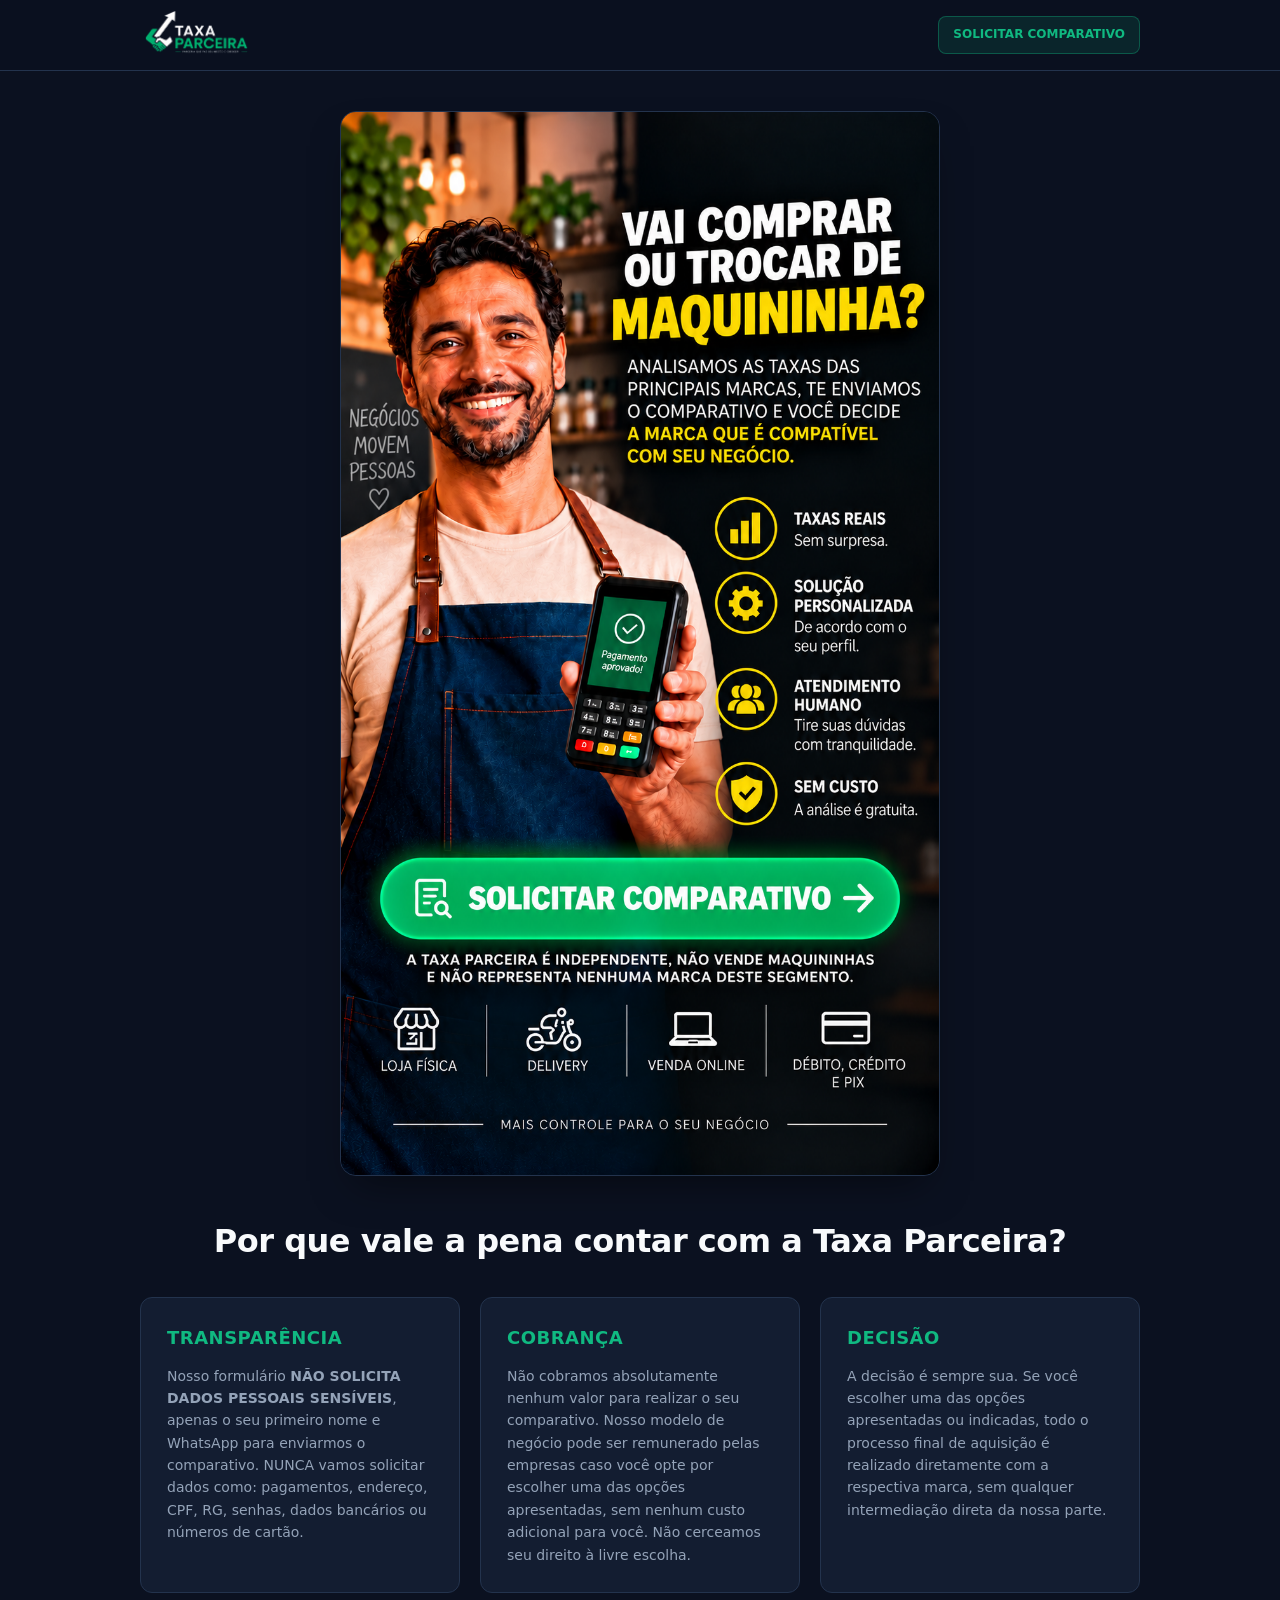
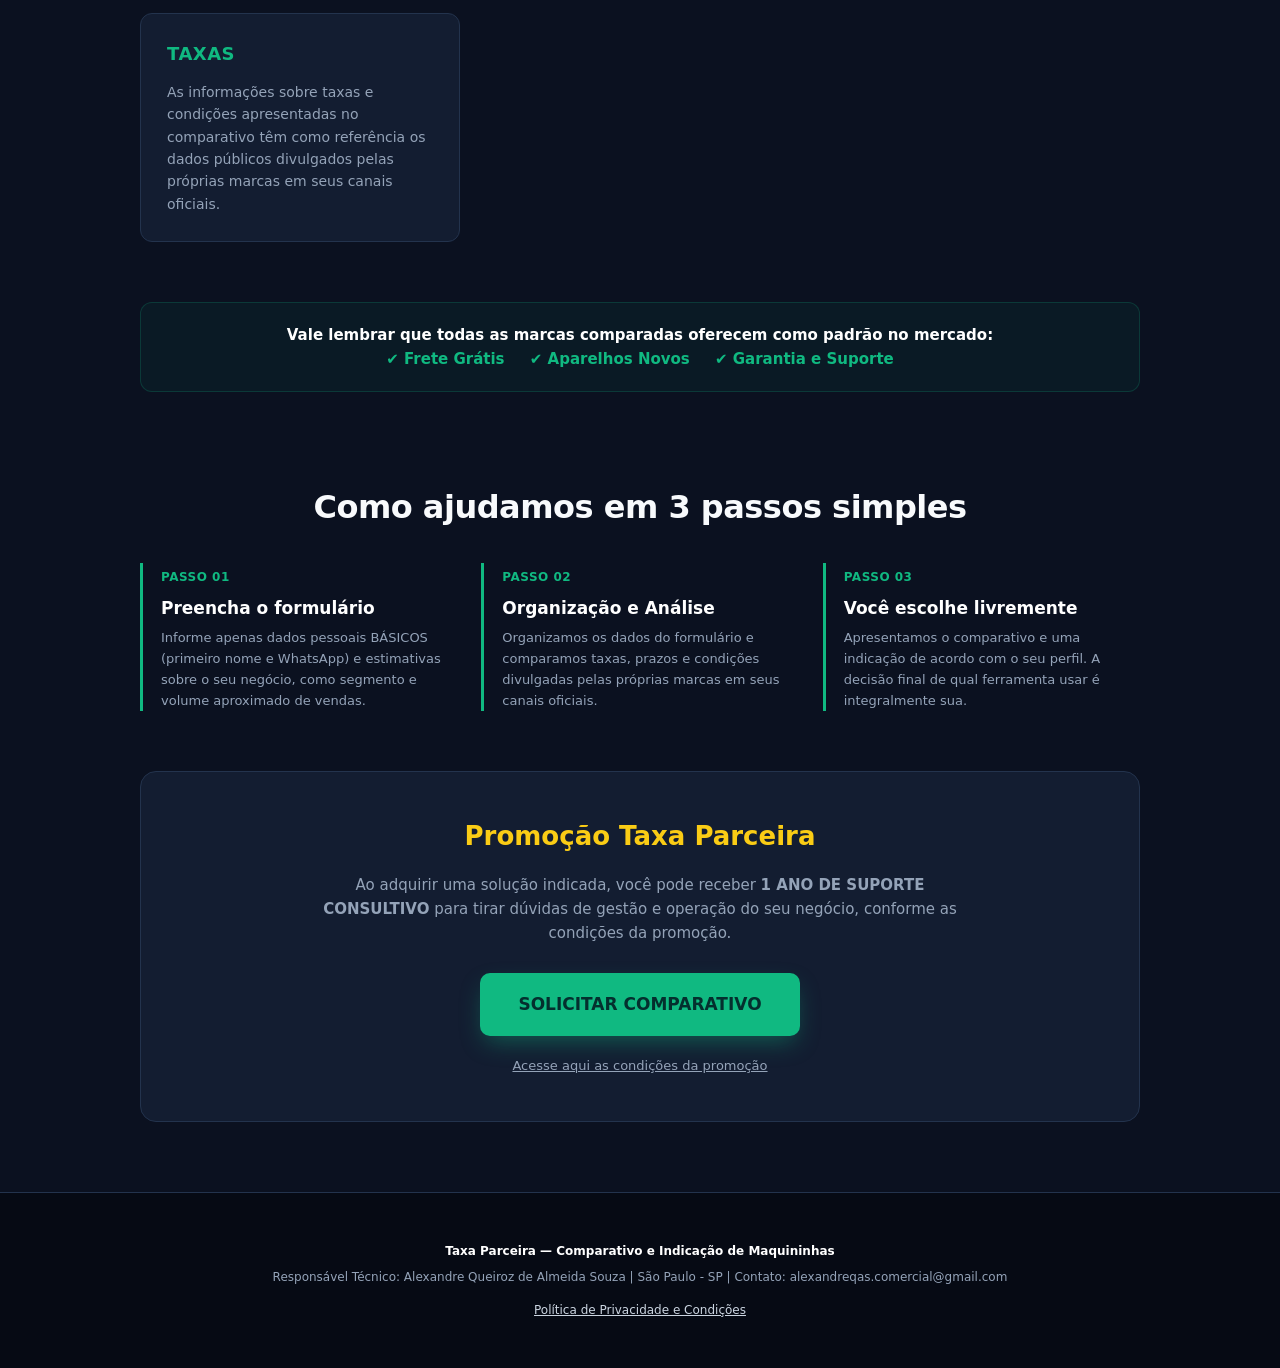
==== index.html @ 05a73682 "Update index.html" ====
<!DOCTYPE html>
<html lang="pt-BR">
<head>
    <meta charset="UTF-8">
    <meta name="viewport" content="width=device-width, initial-scale=1.0">

    <title>Taxa Parceira — Comparativo Honesto de Maquininhas</title>
    <meta name="description" content="Vai adquirir ou trocar de maquininha? Descubra qual a opção ideal para a sua empresa e pare de perder lucro.">

    <meta property="og:title" content="Taxa Parceira — Comparativo Honesto de Maquininhas">
    <meta property="og:description" content="Análise descomplicada para ajudar empreendedores a escolherem a melhor maquininha do mercado com total transparência.">
    <meta property="og:type" content="website">

    <!-- =========================================================
         GOOGLE TAG — GOOGLE ADS
         ========================================================= -->
    <script async src="https://www.googletagmanager.com/gtag/js?id=AW-18406314850"></script>
    <script>
        window.dataLayer = window.dataLayer || [];
        function gtag(){dataLayer.push(arguments);}
        gtag('js', new Date());
        gtag('config', 'AW-18406314850');
    </script>
    <!-- =========================================================
         FIM DA GOOGLE TAG
         ========================================================= -->

    <style>
        :root {
            --bg-main: #0b1120;
            --bg-card: #131d31;
            --bg-card-hover: #1c2a45;
            --primary: #10b981;
            --primary-hover: #059669;
            --text-main: #f8fafc;
            --text-muted: #94a3b8;
            --border-color: #23334d;
            --font: system-ui, -apple-system, BlinkMacSystemFont, "Segoe UI", Roboto, sans-serif;
        }

        * {
            box-sizing: border-box;
            margin: 0;
            padding: 0;
        }

        body {
            font-family: var(--font);
            background-color: var(--bg-main);
            color: var(--text-main);
            line-height: 1.6;
            -webkit-font-smoothing: antialiased;
        }

        .container {
            max-width: 1040px;
            margin: 0 auto;
            padding: 0 20px;
        }

        /* HEADER */
        .site-header {
            padding: 8px 0;
            border-bottom: 1px solid var(--border-color);
            background: rgba(11, 17, 32, 0.95);
            backdrop-filter: blur(8px);
            position: sticky;
            top: 0;
            z-index: 100;
        }
        .header-wrap {
            display: flex;
            align-items: center;
            justify-content: space-between;
            gap: 8px;
        }
        
        .logo {
            display: flex;
            align-items: center;
            text-decoration: none;
            flex-shrink: 0;
        }
        .logo img {
            height: 54px;
            width: auto;
            max-width: none;
            object-fit: contain;
            display: block;
        }
        
        .btn-header {
            background: rgba(16, 185, 129, 0.12);
            color: var(--primary);
            border: 1px solid rgba(16, 185, 129, 0.35);
            padding: 8px 14px;
            border-radius: 8px;
            text-decoration: none;
            font-size: 12px;
            font-weight: 700;
            white-space: nowrap;
            flex-shrink: 0;
            transition: all 0.2s ease;
        }
        .btn-header:hover {
            background: var(--primary);
            color: #042f2e;
        }

        @media (max-width: 480px) {
            .site-header {
                padding: 6px 0;
            }
            .header-wrap {
                gap: 6px;
            }
            .logo img {
                height: 44px;
                max-width: none;
            }
            .btn-header {
                padding: 6px 10px;
                font-size: 11px;
            }
        }

        /* HERO */
        .hero-banner-link {
            display: block;
            max-width: 600px;
            margin: 40px auto 30px;
            border-radius: 16px;
            overflow: hidden;
            border: 1px solid var(--border-color);
            box-shadow: 0 20px 40px -15px rgba(0, 0, 0, 0.5);
            text-decoration: none;
            cursor: pointer;
            transition: transform 0.2s ease;
        }
        .hero-banner-link:hover {
            transform: translateY(-2px);
        }
        .hero-banner-link img {
            width: 100%;
            height: auto;
            display: block;
        }

        .btn-main {
            display: inline-block;
            background: var(--primary);
            color: #042f2e;
            font-size: 17px;
            font-weight: 800;
            padding: 18px 38px;
            border-radius: 10px;
            text-decoration: none;
            box-shadow: 0 10px 25px -5px rgba(16, 185, 129, 0.4);
            transition: transform 0.15s ease, background-color 0.15s ease;
            text-transform: uppercase;
        }
        .btn-main:hover {
            background: var(--primary-hover);
            transform: translateY(-2px);
        }

        /* GERAL CARDS */
        .section-title {
            text-align: center;
            font-size: clamp(24px, 3.5vw, 32px);
            font-weight: 800;
            letter-spacing: -0.5px;
            margin-bottom: 30px;
        }
        .cards-grid {
            display: grid;
            grid-template-columns: repeat(auto-fit, minmax(280px, 1fr));
            gap: 20px;
            margin-bottom: 60px;
        }
        .card {
            background: var(--bg-card);
            border: 1px solid var(--border-color);
            padding: 26px;
            border-radius: 12px;
        }
        .card h3 {
            font-size: 18px;
            font-weight: 700;
            margin-bottom: 12px;
            color: var(--primary);
            text-transform: uppercase;
            letter-spacing: 0.5px;
        }
        .card p {
            color: var(--text-muted);
            font-size: 14px;
        }

        /* ATRIBUTOS COMUNS */
        .atributos-comuns {
            text-align: center;
            background: rgba(16, 185, 129, 0.05);
            border: 1px solid rgba(16, 185, 129, 0.2);
            padding: 20px;
            border-radius: 12px;
            margin-bottom: 60px;
        }
        .atributos-comuns p {
            color: #fff;
            font-weight: 600;
            font-size: 15px;
        }
        .atributos-comuns span {
            color: var(--primary);
            margin: 0 10px;
        }

        /* PASSOS */
        .steps-box {
            padding: 20px 0 60px;
        }
        .steps-grid {
            display: grid;
            grid-template-columns: repeat(auto-fit, minmax(240px, 1fr));
            gap: 24px;
        }
        .step {
            border-left: 3px solid var(--primary);
            padding-left: 18px;
        }
        .step-num {
            font-size: 12px;
            font-weight: 800;
            color: var(--primary);
            text-transform: uppercase;
            letter-spacing: 0.5px;
        }
        .step h4 {
            font-size: 17px;
            margin: 6px 0;
            color: #fff;
        }
        .step p {
            color: var(--text-muted);
            font-size: 13px;
        }

        /* PROMOÇÃO FINAL */
        .banner-cta {
            background: var(--bg-card);
            border: 1px solid var(--border-color);
            border-radius: 16px;
            padding: 44px 24px;
            text-align: center;
            margin-bottom: 70px;
        }
        .banner-cta h2 {
            font-size: clamp(22px, 3.5vw, 26px);
            margin-bottom: 15px;
            color: #facc15;
        }
        .banner-cta p {
            color: var(--text-muted);
            max-width: 680px;
            margin: 0 auto 28px;
            font-size: 15px;
        }
        .banner-cta .link-condicoes {
            display: block;
            margin-top: 20px;
            color: var(--text-muted);
            text-decoration: underline;
            font-size: 13px;
        }

        /* FOOTER */
        .site-footer {
            background-color: #060a14;
            border-top: 1px solid var(--border-color);
            color: var(--text-muted);
            padding: 48px 20px;
            font-size: 12px;
            line-height: 1.7;
            text-align: center;
        }
        .footer-links a {
            color: #cbd5e1;
            text-decoration: underline;
            margin: 0 10px;
        }
    </style>
</head>

<body>

    <header class="site-header">
        <div class="container header-wrap">
            <a href="/" class="logo">
                <img src="logonova.png" alt="Logotipo Taxa Parceira">
            </a>
            <a href="https://tally.so/r/1AoXKW" class="btn-header" target="_blank" rel="noopener">SOLICITAR COMPARATIVO</a>
        </div>
    </header>

    <main class="container">

        <!-- ARTE PRINCIPAL -->
        <a href="https://tally.so/r/1AoXKW" class="hero-banner-link" target="_blank" rel="noopener" aria-label="Solicitar Comparativo">
            <img src="file_000000002d7481f5bcc6f81453ec5b54.png" alt="Analisamos as taxas, te enviamos o comparativo e você decide.">
        </a>

        <!-- BLOCOS DE DEFESA / TRANSPARÊNCIA -->
        <section style="padding: 10px 0;">
            <h2 class="section-title">Por que vale a pena contar com a Taxa Parceira?</h2>
            
            <div class="cards-grid">
                <div class="card">
                    <h3>Transparência</h3>
                    <p>Nosso formulário <strong>NÃO SOLICITA DADOS PESSOAIS SENSÍVEIS</strong>, apenas o seu primeiro nome e WhatsApp para enviarmos o comparativo. NUNCA vamos solicitar dados como: pagamentos, endereço, CPF, RG, senhas, dados bancários ou números de cartão.</p>
                </div>

                <div class="card">
                    <h3>Cobrança</h3>
                    <p>Não cobramos absolutamente nenhum valor para realizar o seu comparativo. Nosso modelo de negócio pode ser remunerado pelas empresas caso você opte por escolher uma das opções apresentadas, sem nenhum custo adicional para você. Não cerceamos seu direito à livre escolha.</p>
                </div>

                <div class="card">
                    <h3>Decisão</h3>
                    <p>A decisão é sempre sua. Se você escolher uma das opções apresentadas ou indicadas, todo o processo final de aquisição é realizado diretamente com a respectiva marca, sem qualquer intermediação direta da nossa parte.</p>
                </div>

                <div class="card">
                    <h3>Taxas</h3>
                    <p>As informações sobre taxas e condições apresentadas no comparativo têm como referência os dados públicos divulgados pelas próprias marcas em seus canais oficiais.</p>
                </div>
            </div>

            <div class="atributos-comuns">
                <p>Vale lembrar que todas as marcas comparadas oferecem como padrão no mercado:<br>
                <span>✔ Frete Grátis</span> <span>✔ Aparelhos Novos</span> <span>✔ Garantia e Suporte</span></p>
            </div>
        </section>

        <!-- PASSOS -->
        <section class="steps-box">
            <h2 class="section-title">Como ajudamos em 3 passos simples</h2>
            <div class="steps-grid">
                <div class="step">
                    <span class="step-num">Passo 01</span>
                    <h4>Preencha o formulário</h4>
                    <p>Informe apenas dados pessoais BÁSICOS (primeiro nome e WhatsApp) e estimativas sobre o seu negócio, como segmento e volume aproximado de vendas.</p>
                </div>

                <div class="step">
                    <span class="step-num">Passo 02</span>
                    <h4>Organização e Análise</h4>
                    <p>Organizamos os dados do formulário e comparamos taxas, prazos e condições divulgadas pelas próprias marcas em seus canais oficiais.</p>
                </div>

                <div class="step">
                    <span class="step-num">Passo 03</span>
                    <h4>Você escolhe livremente</h4>
                    <p>Apresentamos o comparativo e uma indicação de acordo com o seu perfil. A decisão final de qual ferramenta usar é integralmente sua.</p>
                </div>
            </div>
        </section>

        <!-- PROMOÇÃO E CTA -->
        <section class="banner-cta">
            <h2>Promoção Taxa Parceira</h2>
            <p>Ao adquirir uma solução indicada, você pode receber <strong>1 ANO DE SUPORTE CONSULTIVO</strong> para tirar dúvidas de gestão e operação do seu negócio, conforme as condições da promoção.</p>
            
            <a href="https://tally.so/r/1AoXKW" class="btn-main" target="_blank" rel="noopener">
                SOLICITAR COMPARATIVO
            </a>
            
            <a href="privacidade.html" class="link-condicoes" target="_blank">Acesse aqui as condições da promoção</a>
        </section>

    </main>

    <footer class="site-footer">
        <div class="container">
            <p style="color: #fff; font-weight: 700; margin-bottom: 6px;">Taxa Parceira — Comparativo e Indicação de Maquininhas</p>
            <p style="margin-bottom: 12px;">Responsável Técnico: Alexandre Queiroz de Almeida Souza | São Paulo - SP | Contato: alexandreqas.comercial@gmail.com</p>
            <div class="footer-links">
                <a href="privacidade.html">Política de Privacidade e Condições</a>
            </div>
        </div>
    </footer>

</body>
</html>
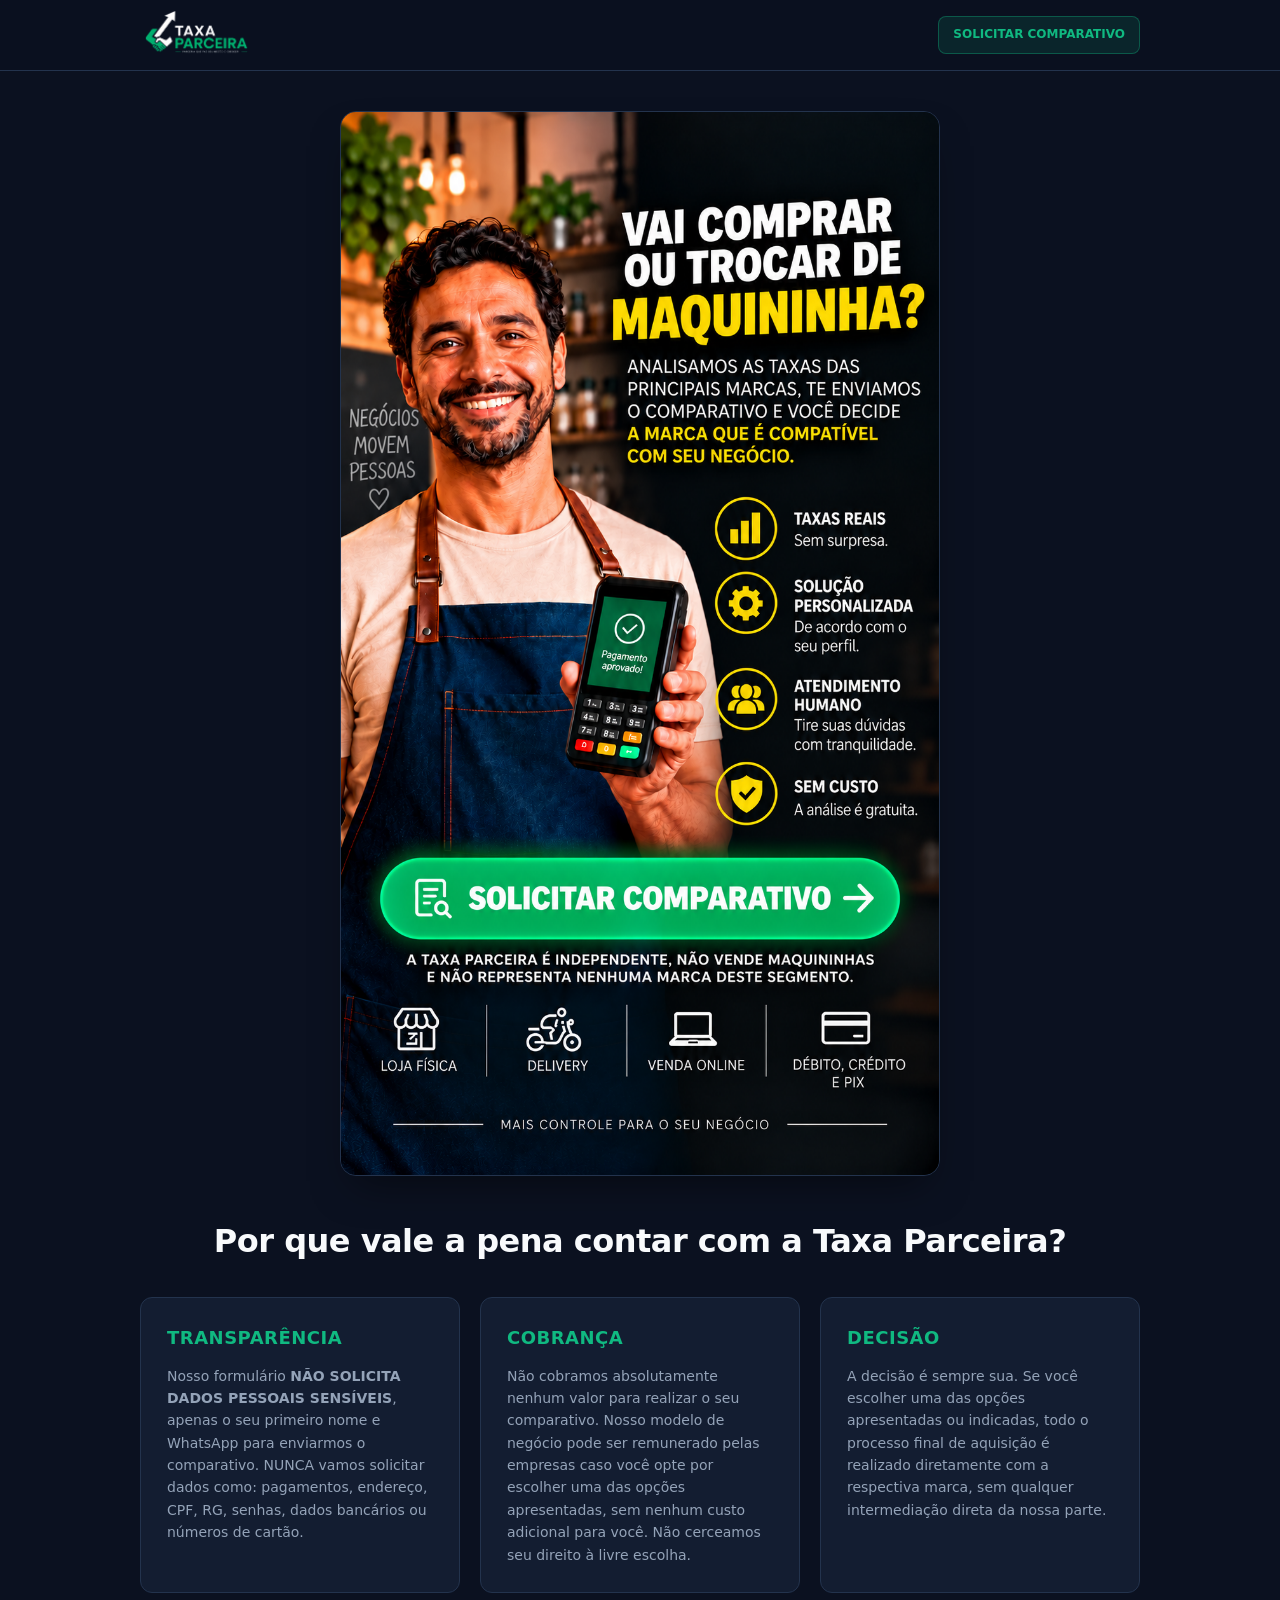
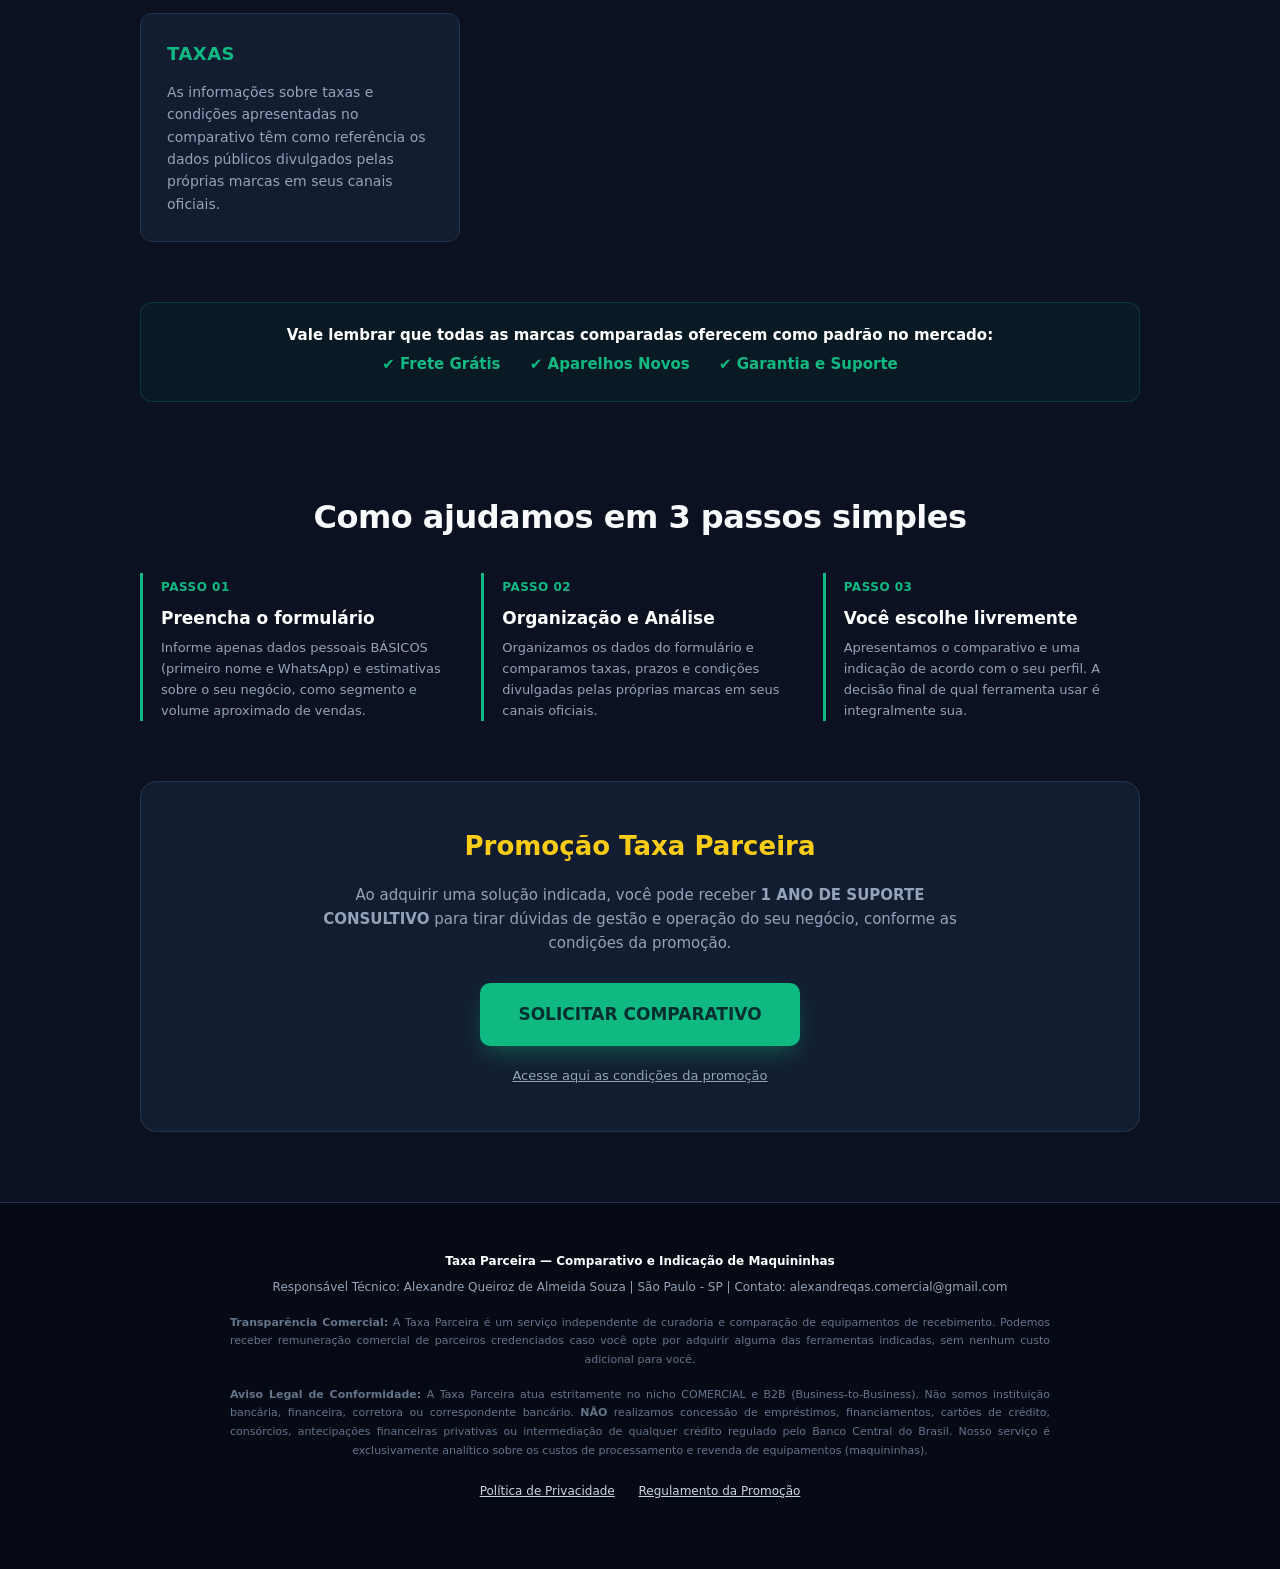
==== commit f82e1866: "Update index.html" ====
--- a/index.html
+++ b/index.html
@@ -213,7 +213,9 @@
         }
         .atributos-comuns span {
             color: var(--primary);
-            margin: 0 10px;
+            margin: 5px 12px;
+            display: inline-block;
+            white-space: nowrap;
         }
 
         /* PASSOS */
@@ -284,6 +286,17 @@
             line-height: 1.7;
             text-align: center;
         }
+        .footer-disclaimer {
+            font-size: 11px;
+            color: #64748b;
+            max-width: 820px;
+            margin: 16px auto;
+            text-align: justify;
+            text-align-last: center;
+        }
+        .footer-links {
+            margin: 20px 0;
+        }
         .footer-links a {
             color: #cbd5e1;
             text-decoration: underline;
@@ -375,7 +388,7 @@
                 SOLICITAR COMPARATIVO
             </a>
             
-            <a href="privacidade.html" class="link-condicoes" target="_blank">Acesse aqui as condições da promoção</a>
+            <a href="promocao.html" class="link-condicoes">Acesse aqui as condições da promoção</a>
         </section>
 
     </main>
@@ -384,8 +397,18 @@
         <div class="container">
             <p style="color: #fff; font-weight: 700; margin-bottom: 6px;">Taxa Parceira — Comparativo e Indicação de Maquininhas</p>
             <p style="margin-bottom: 12px;">Responsável Técnico: Alexandre Queiroz de Almeida Souza | São Paulo - SP | Contato: alexandreqas.comercial@gmail.com</p>
+            
+            <p class="footer-disclaimer">
+                <strong>Transparência Comercial:</strong> A Taxa Parceira é um serviço independente de curadoria e comparação de equipamentos de recebimento. Podemos receber remuneração comercial de parceiros credenciados caso você opte por adquirir alguma das ferramentas indicadas, sem nenhum custo adicional para você.
+            </p>
+
+            <p class="footer-disclaimer">
+                <strong>Aviso Legal de Conformidade:</strong> A Taxa Parceira atua estritamente no nicho COMERCIAL e B2B (Business-to-Business). Não somos instituição bancária, financeira, corretora ou correspondente bancário. <strong>NÃO</strong> realizamos concessão de empréstimos, financiamentos, cartões de crédito, consórcios, antecipações financeiras privativas ou intermediação de qualquer crédito regulado pelo Banco Central do Brasil. Nosso serviço é exclusivamente analítico sobre os custos de processamento e revenda de equipamentos (maquininhas).
+            </p>
+            
             <div class="footer-links">
-                <a href="privacidade.html">Política de Privacidade e Condições</a>
+                <a href="privacidade.html">Política de Privacidade</a>
+                <a href="promocao.html">Regulamento da Promoção</a>
             </div>
         </div>
     </footer>
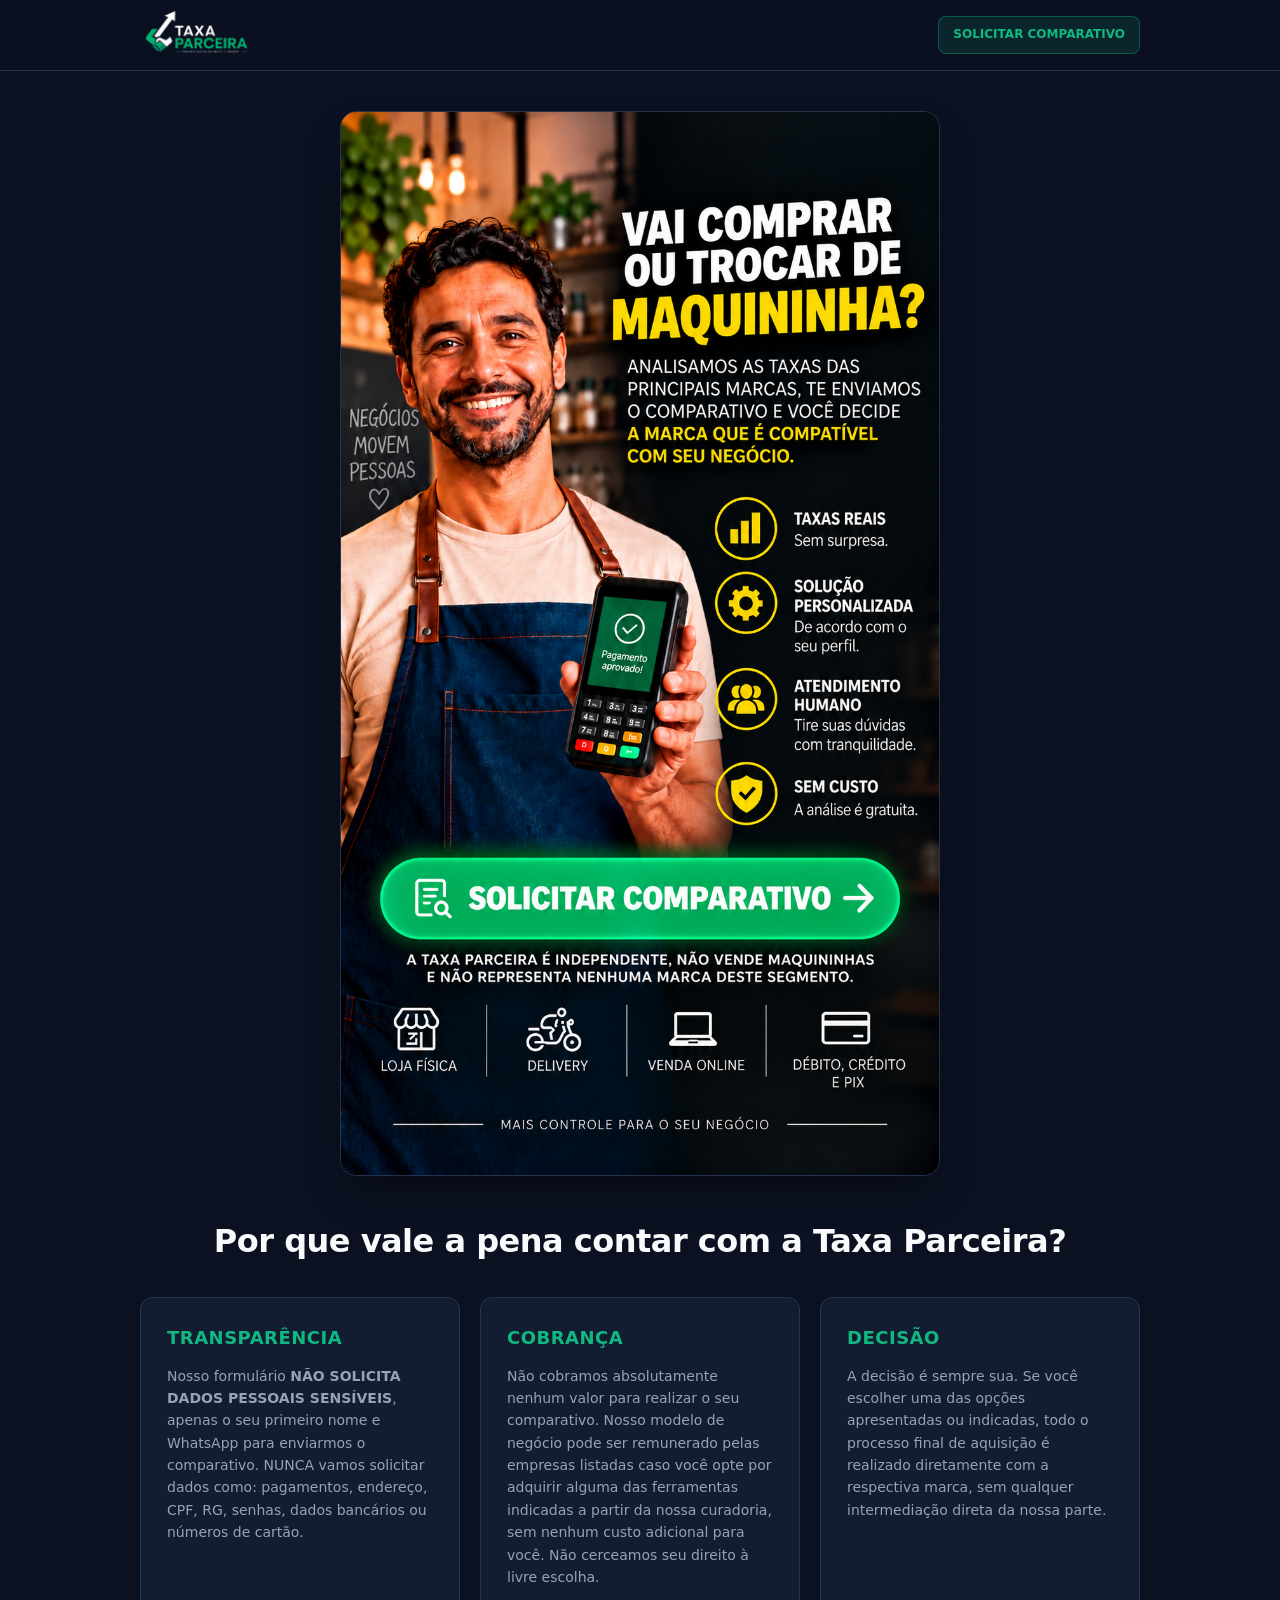
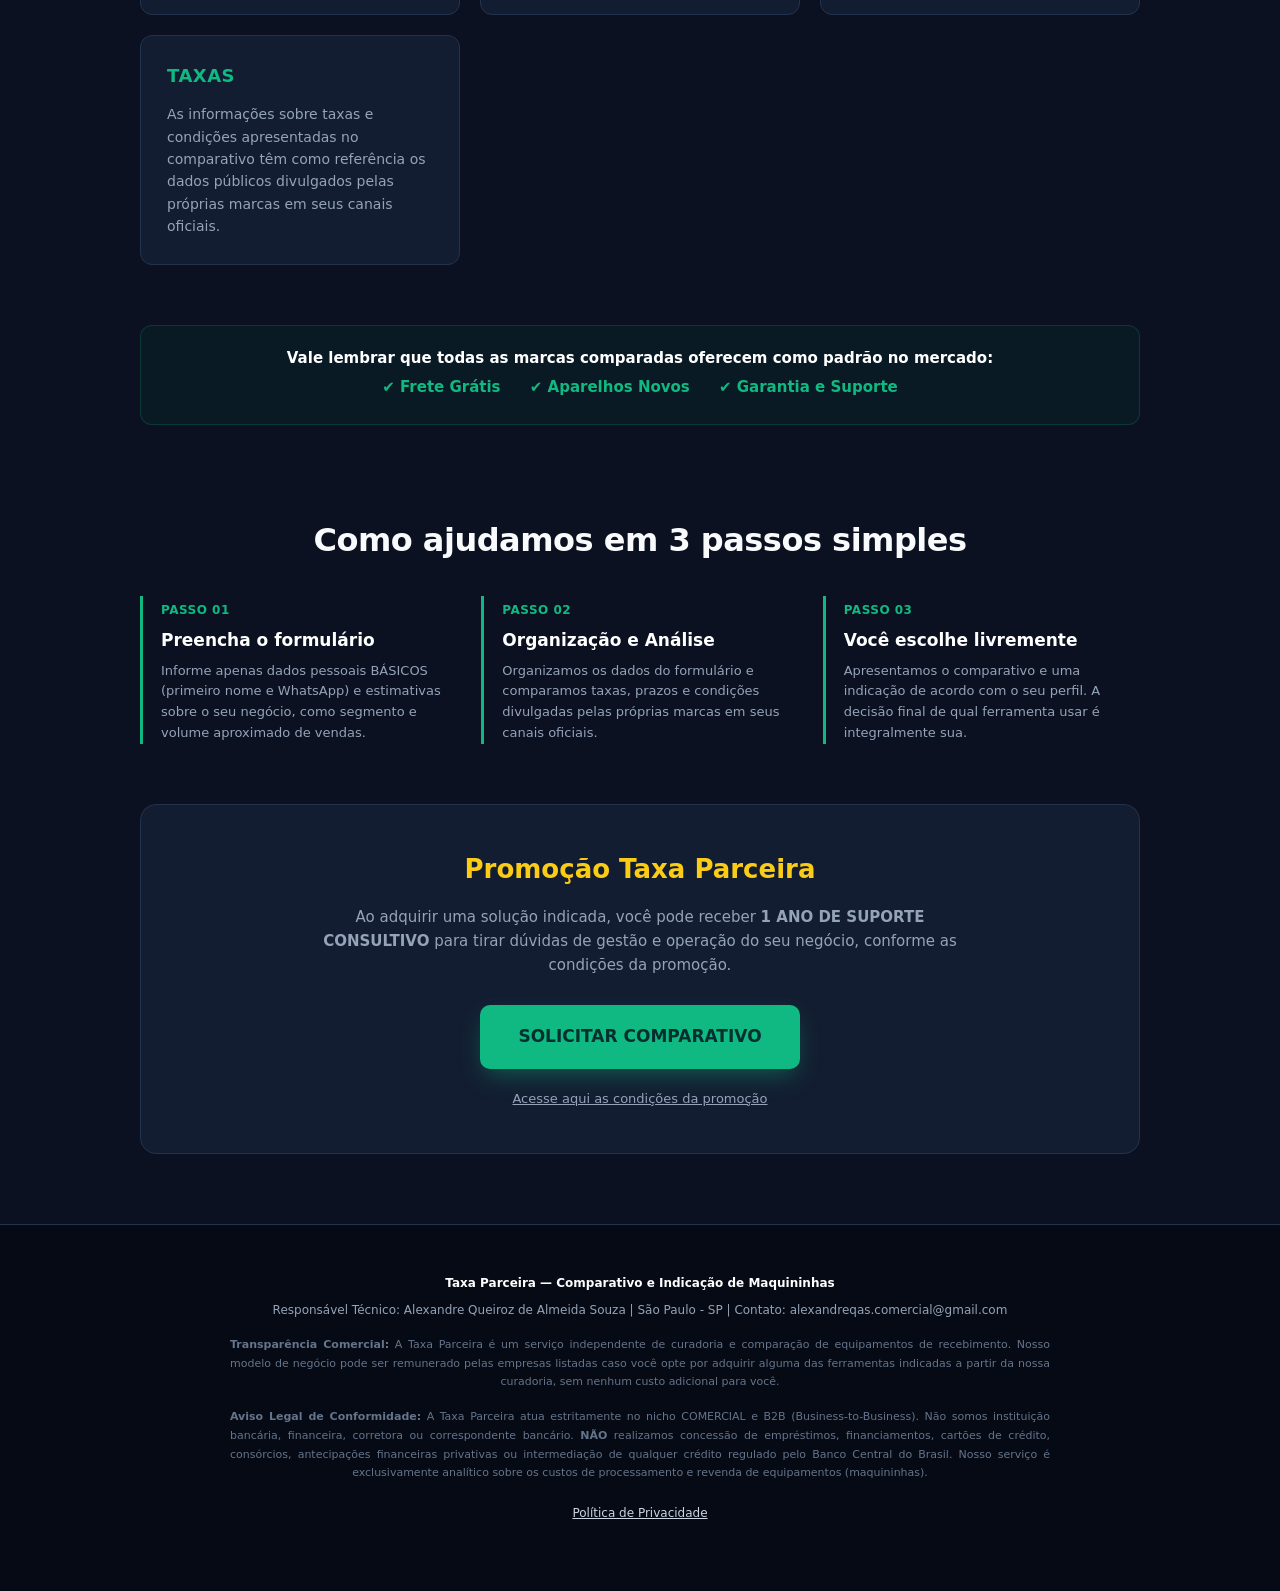
==== commit 36fd91ad: "Update index.html" ====
--- a/index.html
+++ b/index.html
@@ -335,7 +335,7 @@
 
                 <div class="card">
                     <h3>Cobrança</h3>
-                    <p>Não cobramos absolutamente nenhum valor para realizar o seu comparativo. Nosso modelo de negócio pode ser remunerado pelas empresas caso você opte por escolher uma das opções apresentadas, sem nenhum custo adicional para você. Não cerceamos seu direito à livre escolha.</p>
+                    <p>Não cobramos absolutamente nenhum valor para realizar o seu comparativo. Nosso modelo de negócio pode ser remunerado pelas empresas listadas caso você opte por adquirir alguma das ferramentas indicadas a partir da nossa curadoria, sem nenhum custo adicional para você. Não cerceamos seu direito à livre escolha.</p>
                 </div>
 
                 <div class="card">
@@ -399,7 +399,7 @@
             <p style="margin-bottom: 12px;">Responsável Técnico: Alexandre Queiroz de Almeida Souza | São Paulo - SP | Contato: alexandreqas.comercial@gmail.com</p>
             
             <p class="footer-disclaimer">
-                <strong>Transparência Comercial:</strong> A Taxa Parceira é um serviço independente de curadoria e comparação de equipamentos de recebimento. Podemos receber remuneração comercial de parceiros credenciados caso você opte por adquirir alguma das ferramentas indicadas, sem nenhum custo adicional para você.
+                <strong>Transparência Comercial:</strong> A Taxa Parceira é um serviço independente de curadoria e comparação de equipamentos de recebimento. Nosso modelo de negócio pode ser remunerado pelas empresas listadas caso você opte por adquirir alguma das ferramentas indicadas a partir da nossa curadoria, sem nenhum custo adicional para você.
             </p>
 
             <p class="footer-disclaimer">
@@ -408,7 +408,6 @@
             
             <div class="footer-links">
                 <a href="privacidade.html">Política de Privacidade</a>
-                <a href="promocao.html">Regulamento da Promoção</a>
             </div>
         </div>
     </footer>
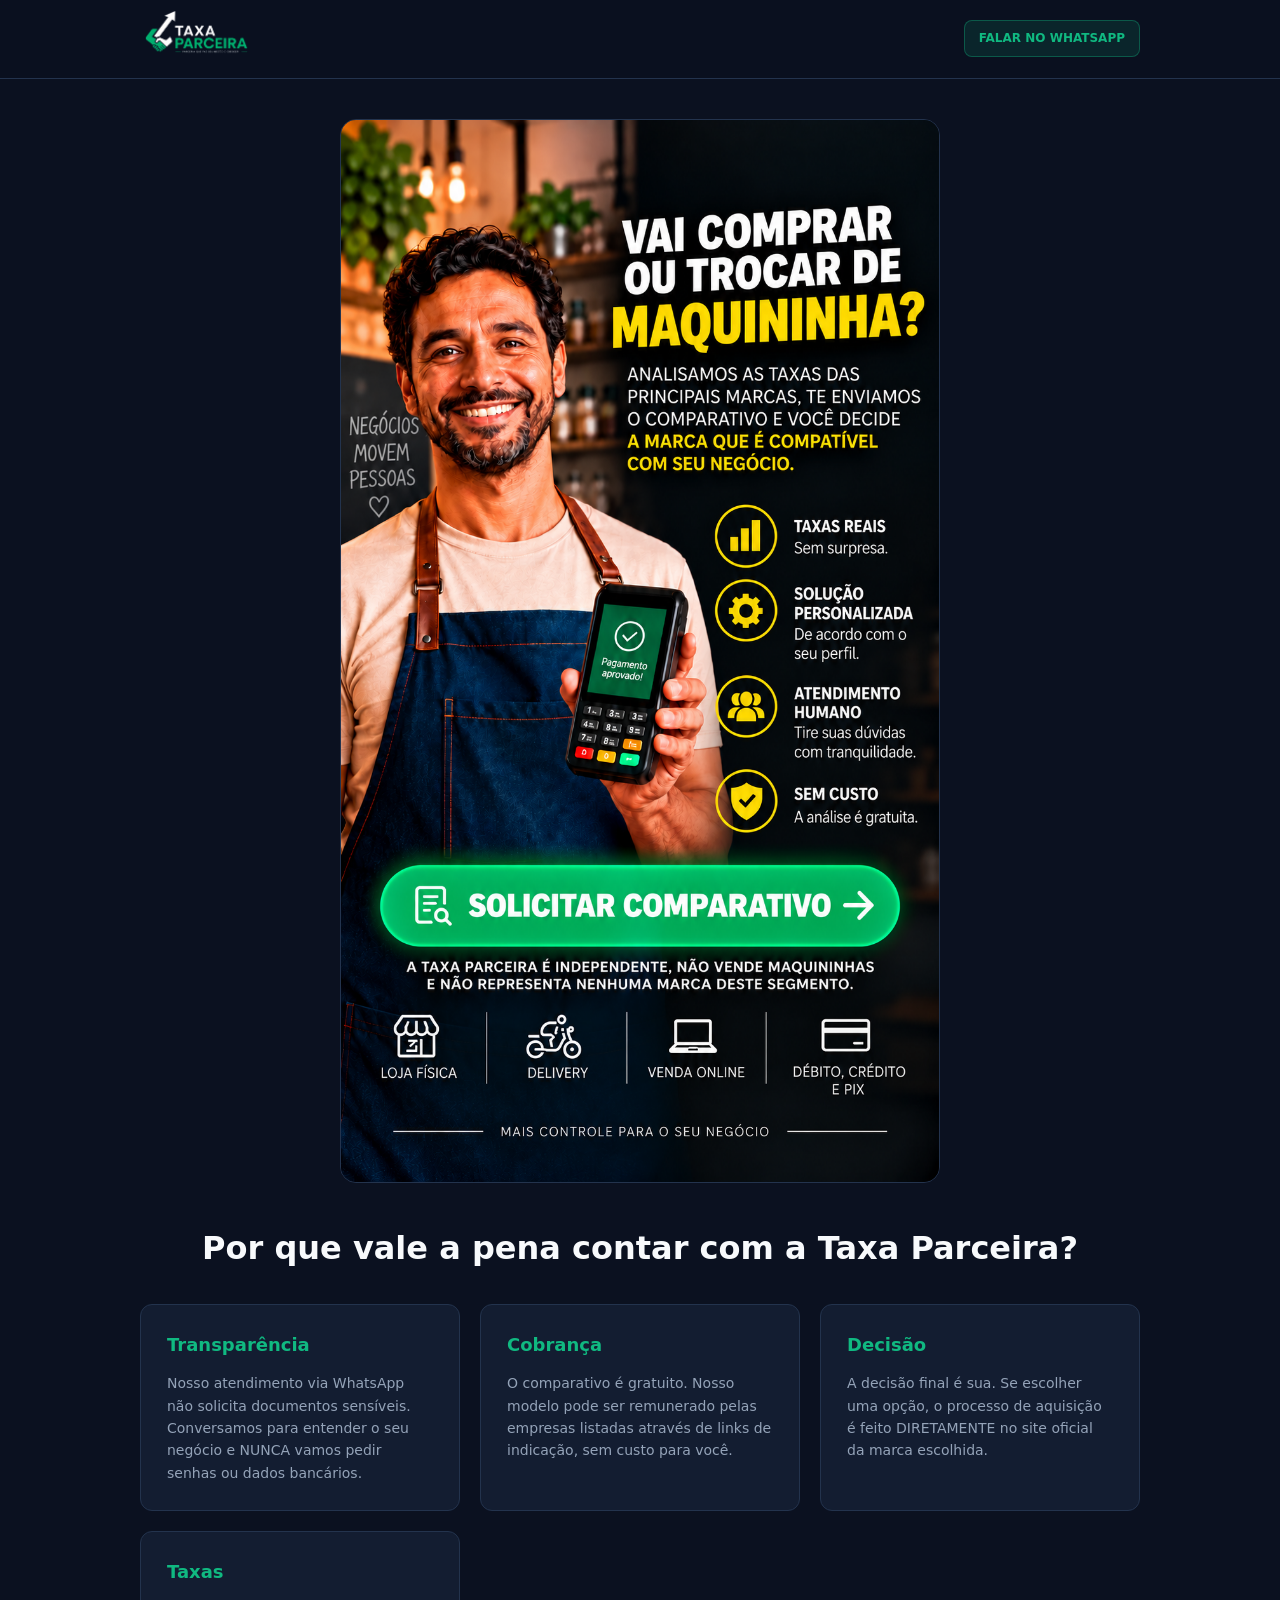
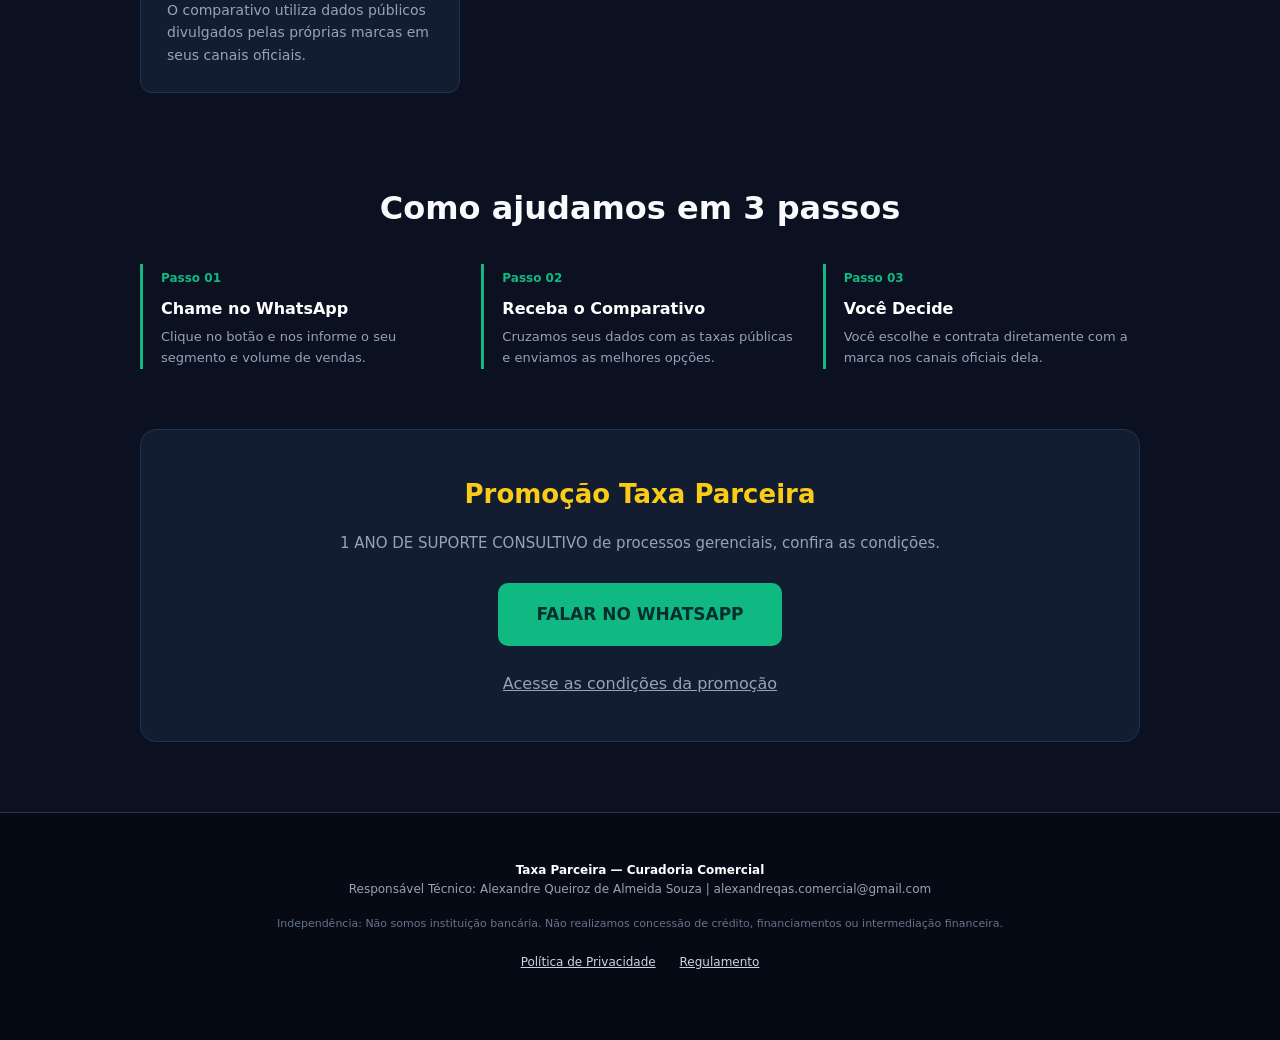
==== commit 0afb96e8: "Update index.html" ====
--- a/index.html
+++ b/index.html
@@ -7,410 +7,127 @@
     <title>Taxa Parceira — Comparativo Honesto de Maquininhas</title>
     <meta name="description" content="Vai adquirir ou trocar de maquininha? Descubra qual a opção ideal para a sua empresa e pare de perder lucro.">
 
-    <meta property="og:title" content="Taxa Parceira — Comparativo Honesto de Maquininhas">
-    <meta property="og:description" content="Análise descomplicada para ajudar empreendedores a escolherem a melhor maquininha do mercado com total transparência.">
-    <meta property="og:type" content="website">
-
-    <!-- =========================================================
-         GOOGLE TAG — GOOGLE ADS
-         ========================================================= -->
-    <script async src="https://www.googletagmanager.com/gtag/js?id=AW-18406314850"></script>
-    <script>
-        window.dataLayer = window.dataLayer || [];
-        function gtag(){dataLayer.push(arguments);}
-        gtag('js', new Date());
-        gtag('config', 'AW-18406314850');
-    </script>
-    <!-- =========================================================
-         FIM DA GOOGLE TAG
-         ========================================================= -->
-
     <style>
-        :root {
-            --bg-main: #0b1120;
-            --bg-card: #131d31;
-            --bg-card-hover: #1c2a45;
-            --primary: #10b981;
-            --primary-hover: #059669;
-            --text-main: #f8fafc;
-            --text-muted: #94a3b8;
-            --border-color: #23334d;
-            --font: system-ui, -apple-system, BlinkMacSystemFont, "Segoe UI", Roboto, sans-serif;
-        }
-
-        * {
-            box-sizing: border-box;
-            margin: 0;
-            padding: 0;
-        }
-
-        body {
-            font-family: var(--font);
-            background-color: var(--bg-main);
-            color: var(--text-main);
-            line-height: 1.6;
-            -webkit-font-smoothing: antialiased;
-        }
-
-        .container {
-            max-width: 1040px;
-            margin: 0 auto;
-            padding: 0 20px;
-        }
-
+        /* (MANTENHA TODO O CSS DO CÓDIGO ANTERIOR AQUI) */
+        :root { --bg-main: #0b1120; --bg-card: #131d31; --primary: #10b981; --text-main: #f8fafc; --text-muted: #94a3b8; --border-color: #23334d; --font: system-ui, sans-serif; }
+        * { box-sizing: border-box; margin: 0; padding: 0; }
+        body { font-family: var(--font); background-color: var(--bg-main); color: var(--text-main); line-height: 1.6; }
+        .container { max-width: 1040px; margin: 0 auto; padding: 0 20px; }
         /* HEADER */
-        .site-header {
-            padding: 8px 0;
-            border-bottom: 1px solid var(--border-color);
-            background: rgba(11, 17, 32, 0.95);
-            backdrop-filter: blur(8px);
-            position: sticky;
-            top: 0;
-            z-index: 100;
-        }
-        .header-wrap {
-            display: flex;
-            align-items: center;
-            justify-content: space-between;
-            gap: 8px;
-        }
-        
-        .logo {
-            display: flex;
-            align-items: center;
-            text-decoration: none;
-            flex-shrink: 0;
-        }
-        .logo img {
-            height: 54px;
-            width: auto;
-            max-width: none;
-            object-fit: contain;
-            display: block;
-        }
-        
-        .btn-header {
-            background: rgba(16, 185, 129, 0.12);
-            color: var(--primary);
-            border: 1px solid rgba(16, 185, 129, 0.35);
-            padding: 8px 14px;
-            border-radius: 8px;
-            text-decoration: none;
-            font-size: 12px;
-            font-weight: 700;
-            white-space: nowrap;
-            flex-shrink: 0;
-            transition: all 0.2s ease;
-        }
-        .btn-header:hover {
-            background: var(--primary);
-            color: #042f2e;
-        }
-
-        @media (max-width: 480px) {
-            .site-header {
-                padding: 6px 0;
-            }
-            .header-wrap {
-                gap: 6px;
-            }
-            .logo img {
-                height: 44px;
-                max-width: none;
-            }
-            .btn-header {
-                padding: 6px 10px;
-                font-size: 11px;
-            }
-        }
-
+        .site-header { padding: 8px 0; border-bottom: 1px solid var(--border-color); background: rgba(11, 17, 32, 0.95); position: sticky; top: 0; z-index: 100; }
+        .header-wrap { display: flex; align-items: center; justify-content: space-between; gap: 8px; }
+        .logo img { height: 54px; }
+        .btn-header { background: rgba(16, 185, 129, 0.12); color: var(--primary); border: 1px solid rgba(16, 185, 129, 0.35); padding: 8px 14px; border-radius: 8px; text-decoration: none; font-size: 12px; font-weight: 700; }
         /* HERO */
-        .hero-banner-link {
-            display: block;
-            max-width: 600px;
-            margin: 40px auto 30px;
-            border-radius: 16px;
-            overflow: hidden;
-            border: 1px solid var(--border-color);
-            box-shadow: 0 20px 40px -15px rgba(0, 0, 0, 0.5);
-            text-decoration: none;
-            cursor: pointer;
-            transition: transform 0.2s ease;
-        }
-        .hero-banner-link:hover {
-            transform: translateY(-2px);
-        }
-        .hero-banner-link img {
-            width: 100%;
-            height: auto;
-            display: block;
-        }
-
-        .btn-main {
-            display: inline-block;
-            background: var(--primary);
-            color: #042f2e;
-            font-size: 17px;
-            font-weight: 800;
-            padding: 18px 38px;
-            border-radius: 10px;
-            text-decoration: none;
-            box-shadow: 0 10px 25px -5px rgba(16, 185, 129, 0.4);
-            transition: transform 0.15s ease, background-color 0.15s ease;
-            text-transform: uppercase;
-        }
-        .btn-main:hover {
-            background: var(--primary-hover);
-            transform: translateY(-2px);
-        }
-
-        /* GERAL CARDS */
-        .section-title {
-            text-align: center;
-            font-size: clamp(24px, 3.5vw, 32px);
-            font-weight: 800;
-            letter-spacing: -0.5px;
-            margin-bottom: 30px;
-        }
-        .cards-grid {
-            display: grid;
-            grid-template-columns: repeat(auto-fit, minmax(280px, 1fr));
-            gap: 20px;
-            margin-bottom: 60px;
-        }
-        .card {
-            background: var(--bg-card);
-            border: 1px solid var(--border-color);
-            padding: 26px;
-            border-radius: 12px;
-        }
-        .card h3 {
-            font-size: 18px;
-            font-weight: 700;
-            margin-bottom: 12px;
-            color: var(--primary);
-            text-transform: uppercase;
-            letter-spacing: 0.5px;
-        }
-        .card p {
-            color: var(--text-muted);
-            font-size: 14px;
-        }
-
-        /* ATRIBUTOS COMUNS */
-        .atributos-comuns {
-            text-align: center;
-            background: rgba(16, 185, 129, 0.05);
-            border: 1px solid rgba(16, 185, 129, 0.2);
-            padding: 20px;
-            border-radius: 12px;
-            margin-bottom: 60px;
-        }
-        .atributos-comuns p {
-            color: #fff;
-            font-weight: 600;
-            font-size: 15px;
-        }
-        .atributos-comuns span {
-            color: var(--primary);
-            margin: 5px 12px;
-            display: inline-block;
-            white-space: nowrap;
-        }
-
-        /* PASSOS */
-        .steps-box {
-            padding: 20px 0 60px;
-        }
-        .steps-grid {
-            display: grid;
-            grid-template-columns: repeat(auto-fit, minmax(240px, 1fr));
-            gap: 24px;
-        }
-        .step {
-            border-left: 3px solid var(--primary);
-            padding-left: 18px;
-        }
-        .step-num {
-            font-size: 12px;
-            font-weight: 800;
-            color: var(--primary);
-            text-transform: uppercase;
-            letter-spacing: 0.5px;
-        }
-        .step h4 {
-            font-size: 17px;
-            margin: 6px 0;
-            color: #fff;
-        }
-        .step p {
-            color: var(--text-muted);
-            font-size: 13px;
-        }
-
-        /* PROMOÇÃO FINAL */
-        .banner-cta {
-            background: var(--bg-card);
-            border: 1px solid var(--border-color);
-            border-radius: 16px;
-            padding: 44px 24px;
-            text-align: center;
-            margin-bottom: 70px;
-        }
-        .banner-cta h2 {
-            font-size: clamp(22px, 3.5vw, 26px);
-            margin-bottom: 15px;
-            color: #facc15;
-        }
-        .banner-cta p {
-            color: var(--text-muted);
-            max-width: 680px;
-            margin: 0 auto 28px;
-            font-size: 15px;
-        }
-        .banner-cta .link-condicoes {
-            display: block;
-            margin-top: 20px;
-            color: var(--text-muted);
-            text-decoration: underline;
-            font-size: 13px;
-        }
-
+        .hero-banner-link { display: block; max-width: 600px; margin: 40px auto 30px; border-radius: 16px; overflow: hidden; border: 1px solid var(--border-color); }
+        .hero-banner-link img { width: 100%; height: auto; display: block; }
+        .btn-main { display: inline-block; background: var(--primary); color: #042f2e; font-size: 17px; font-weight: 800; padding: 18px 38px; border-radius: 10px; text-decoration: none; }
+        /* CARDS */
+        .section-title { text-align: center; font-size: clamp(24px, 3.5vw, 32px); margin-bottom: 30px; }
+        .cards-grid { display: grid; grid-template-columns: repeat(auto-fit, minmax(280px, 1fr)); gap: 20px; margin-bottom: 60px; }
+        .card { background: var(--bg-card); border: 1px solid var(--border-color); padding: 26px; border-radius: 12px; }
+        .card h3 { color: var(--primary); margin-bottom: 12px; font-size: 18px; }
+        .card p { color: var(--text-muted); font-size: 14px; }
+        /* PASSOS E CTA */
+        .steps-box { padding: 20px 0 60px; }
+        .steps-grid { display: grid; grid-template-columns: repeat(auto-fit, minmax(240px, 1fr)); gap: 24px; }
+        .step { border-left: 3px solid var(--primary); padding-left: 18px; }
+        .step-num { color: var(--primary); font-size: 12px; font-weight: 800; }
+        .step h4 { color: #fff; margin: 6px 0; }
+        .step p { color: var(--text-muted); font-size: 13px; }
+        .banner-cta { background: var(--bg-card); border: 1px solid var(--border-color); border-radius: 16px; padding: 44px 24px; text-align: center; margin-bottom: 70px; }
+        .banner-cta h2 { color: #facc15; margin-bottom: 15px; font-size: clamp(22px, 3.5vw, 26px); }
+        .banner-cta p { color: var(--text-muted); margin: 0 auto 28px; font-size: 15px; max-width: 680px; }
         /* FOOTER */
-        .site-footer {
-            background-color: #060a14;
-            border-top: 1px solid var(--border-color);
-            color: var(--text-muted);
-            padding: 48px 20px;
-            font-size: 12px;
-            line-height: 1.7;
-            text-align: center;
-        }
-        .footer-disclaimer {
-            font-size: 11px;
-            color: #64748b;
-            max-width: 820px;
-            margin: 16px auto;
-            text-align: justify;
-            text-align-last: center;
-        }
-        .footer-links {
-            margin: 20px 0;
-        }
-        .footer-links a {
-            color: #cbd5e1;
-            text-decoration: underline;
-            margin: 0 10px;
-        }
+        .site-footer { background-color: #060a14; border-top: 1px solid var(--border-color); color: var(--text-muted); padding: 48px 20px; font-size: 12px; text-align: center; }
+        .footer-disclaimer { font-size: 11px; color: #64748b; max-width: 820px; margin: 16px auto; }
+        .footer-links { margin: 20px 0; }
+        .footer-links a { color: #cbd5e1; margin: 0 10px; }
     </style>
 </head>
-
 <body>
 
     <header class="site-header">
         <div class="container header-wrap">
             <a href="/" class="logo">
-                <img src="logonova.png" alt="Logotipo Taxa Parceira">
+                <img src="logonova.png" alt="Taxa Parceira">
             </a>
-            <a href="https://tally.so/r/1AoXKW" class="btn-header" target="_blank" rel="noopener">SOLICITAR COMPARATIVO</a>
+            <!-- LINK DO WHATSAPP AQUI -->
+            <a href="https://wa.me/SEU_NUMERO_AQUI?text=Olá, gostaria de receber um comparativo de maquininhas." class="btn-header" target="_blank" rel="noopener">FALAR NO WHATSAPP</a>
         </div>
     </header>
 
     <main class="container">
 
-        <!-- ARTE PRINCIPAL -->
-        <a href="https://tally.so/r/1AoXKW" class="hero-banner-link" target="_blank" rel="noopener" aria-label="Solicitar Comparativo">
-            <img src="file_000000002d7481f5bcc6f81453ec5b54.png" alt="Analisamos as taxas, te enviamos o comparativo e você decide.">
+        <!-- LINK DO WHATSAPP NA IMAGEM -->
+        <a href="https://wa.me/SEU_NUMERO_AQUI?text=Olá, gostaria de receber um comparativo de maquininhas." class="hero-banner-link" target="_blank" rel="noopener">
+            <img src="file_000000002d7481f5bcc6f81453ec5b54.png" alt="Analisamos as taxas, te enviamos o comparativo.">
         </a>
 
-        <!-- BLOCOS DE DEFESA / TRANSPARÊNCIA -->
         <section style="padding: 10px 0;">
             <h2 class="section-title">Por que vale a pena contar com a Taxa Parceira?</h2>
-            
             <div class="cards-grid">
                 <div class="card">
                     <h3>Transparência</h3>
-                    <p>Nosso formulário <strong>NÃO SOLICITA DADOS PESSOAIS SENSÍVEIS</strong>, apenas o seu primeiro nome e WhatsApp para enviarmos o comparativo. NUNCA vamos solicitar dados como: pagamentos, endereço, CPF, RG, senhas, dados bancários ou números de cartão.</p>
+                    <p>Nosso atendimento via WhatsApp não solicita documentos sensíveis. Conversamos para entender o seu negócio e NUNCA vamos pedir senhas ou dados bancários.</p>
                 </div>
-
                 <div class="card">
                     <h3>Cobrança</h3>
-                    <p>Não cobramos absolutamente nenhum valor para realizar o seu comparativo. Nosso modelo de negócio pode ser remunerado pelas empresas listadas caso você opte por adquirir alguma das ferramentas indicadas a partir da nossa curadoria, sem nenhum custo adicional para você. Não cerceamos seu direito à livre escolha.</p>
+                    <p>O comparativo é gratuito. Nosso modelo pode ser remunerado pelas empresas listadas através de links de indicação, sem custo para você.</p>
                 </div>
-
                 <div class="card">
                     <h3>Decisão</h3>
-                    <p>A decisão é sempre sua. Se você escolher uma das opções apresentadas ou indicadas, todo o processo final de aquisição é realizado diretamente com a respectiva marca, sem qualquer intermediação direta da nossa parte.</p>
+                    <p>A decisão final é sua. Se escolher uma opção, o processo de aquisição é feito DIRETAMENTE no site oficial da marca escolhida.</p>
                 </div>
-
                 <div class="card">
                     <h3>Taxas</h3>
-                    <p>As informações sobre taxas e condições apresentadas no comparativo têm como referência os dados públicos divulgados pelas próprias marcas em seus canais oficiais.</p>
-                </div>
-            </div>
-
-            <div class="atributos-comuns">
-                <p>Vale lembrar que todas as marcas comparadas oferecem como padrão no mercado:<br>
-                <span>✔ Frete Grátis</span> <span>✔ Aparelhos Novos</span> <span>✔ Garantia e Suporte</span></p>
-            </div>
-        </section>
-
-        <!-- PASSOS -->
-        <section class="steps-box">
-            <h2 class="section-title">Como ajudamos em 3 passos simples</h2>
-            <div class="steps-grid">
-                <div class="step">
-                    <span class="step-num">Passo 01</span>
-                    <h4>Preencha o formulário</h4>
-                    <p>Informe apenas dados pessoais BÁSICOS (primeiro nome e WhatsApp) e estimativas sobre o seu negócio, como segmento e volume aproximado de vendas.</p>
-                </div>
-
-                <div class="step">
-                    <span class="step-num">Passo 02</span>
-                    <h4>Organização e Análise</h4>
-                    <p>Organizamos os dados do formulário e comparamos taxas, prazos e condições divulgadas pelas próprias marcas em seus canais oficiais.</p>
-                </div>
-
-                <div class="step">
-                    <span class="step-num">Passo 03</span>
-                    <h4>Você escolhe livremente</h4>
-                    <p>Apresentamos o comparativo e uma indicação de acordo com o seu perfil. A decisão final de qual ferramenta usar é integralmente sua.</p>
+                    <p>O comparativo utiliza dados públicos divulgados pelas próprias marcas em seus canais oficiais.</p>
                 </div>
             </div>
         </section>
 
-        <!-- PROMOÇÃO E CTA -->
+        <section class="steps-box">
+            <h2 class="section-title">Como ajudamos em 3 passos</h2>
+            <div class="steps-grid">
+                <div class="step">
+                    <span class="step-num">Passo 01</span>
+                    <h4>Chame no WhatsApp</h4>
+                    <p>Clique no botão e nos informe o seu segmento e volume de vendas.</p>
+                </div>
+                <div class="step">
+                    <span class="step-num">Passo 02</span>
+                    <h4>Receba o Comparativo</h4>
+                    <p>Cruzamos seus dados com as taxas públicas e enviamos as melhores opções.</p>
+                </div>
+                <div class="step">
+                    <span class="step-num">Passo 03</span>
+                    <h4>Você Decide</h4>
+                    <p>Você escolhe e contrata diretamente com a marca nos canais oficiais dela.</p>
+                </div>
+            </div>
+        </section>
+
         <section class="banner-cta">
             <h2>Promoção Taxa Parceira</h2>
-            <p>Ao adquirir uma solução indicada, você pode receber <strong>1 ANO DE SUPORTE CONSULTIVO</strong> para tirar dúvidas de gestão e operação do seu negócio, conforme as condições da promoção.</p>
-            
-            <a href="https://tally.so/r/1AoXKW" class="btn-main" target="_blank" rel="noopener">
-                SOLICITAR COMPARATIVO
-            </a>
-            
-            <a href="promocao.html" class="link-condicoes">Acesse aqui as condições da promoção</a>
+            <p>1 ANO DE SUPORTE CONSULTIVO de processos gerenciais, confira as condições.</p>
+            <!-- LINK DO WHATSAPP AQUI -->
+            <a href="https://wa.me/SEU_NUMERO_AQUI?text=Olá, gostaria de receber um comparativo de maquininhas." class="btn-main" target="_blank" rel="noopener">FALAR NO WHATSAPP</a>
+            <br><br>
+            <a href="promocao.html" style="color:var(--text-muted);">Acesse as condições da promoção</a>
         </section>
 
     </main>
 
     <footer class="site-footer">
         <div class="container">
-            <p style="color: #fff; font-weight: 700; margin-bottom: 6px;">Taxa Parceira — Comparativo e Indicação de Maquininhas</p>
-            <p style="margin-bottom: 12px;">Responsável Técnico: Alexandre Queiroz de Almeida Souza | São Paulo - SP | Contato: alexandreqas.comercial@gmail.com</p>
-            
-            <p class="footer-disclaimer">
-                <strong>Transparência Comercial:</strong> A Taxa Parceira é um serviço independente de curadoria e comparação de equipamentos de recebimento. Nosso modelo de negócio pode ser remunerado pelas empresas listadas caso você opte por adquirir alguma das ferramentas indicadas a partir da nossa curadoria, sem nenhum custo adicional para você.
-            </p>
-
-            <p class="footer-disclaimer">
-                <strong>Aviso Legal de Conformidade:</strong> A Taxa Parceira atua estritamente no nicho COMERCIAL e B2B (Business-to-Business). Não somos instituição bancária, financeira, corretora ou correspondente bancário. <strong>NÃO</strong> realizamos concessão de empréstimos, financiamentos, cartões de crédito, consórcios, antecipações financeiras privativas ou intermediação de qualquer crédito regulado pelo Banco Central do Brasil. Nosso serviço é exclusivamente analítico sobre os custos de processamento e revenda de equipamentos (maquininhas).
-            </p>
-            
+            <p style="color:#fff;font-weight:700;">Taxa Parceira — Curadoria Comercial</p>
+            <p>Responsável Técnico: Alexandre Queiroz de Almeida Souza | alexandreqas.comercial@gmail.com</p>
+            <p class="footer-disclaimer">Independência: Não somos instituição bancária. Não realizamos concessão de crédito, financiamentos ou intermediação financeira.</p>
             <div class="footer-links">
                 <a href="privacidade.html">Política de Privacidade</a>
+                <a href="promocao.html">Regulamento</a>
             </div>
         </div>
     </footer>
-
 </body>
 </html>
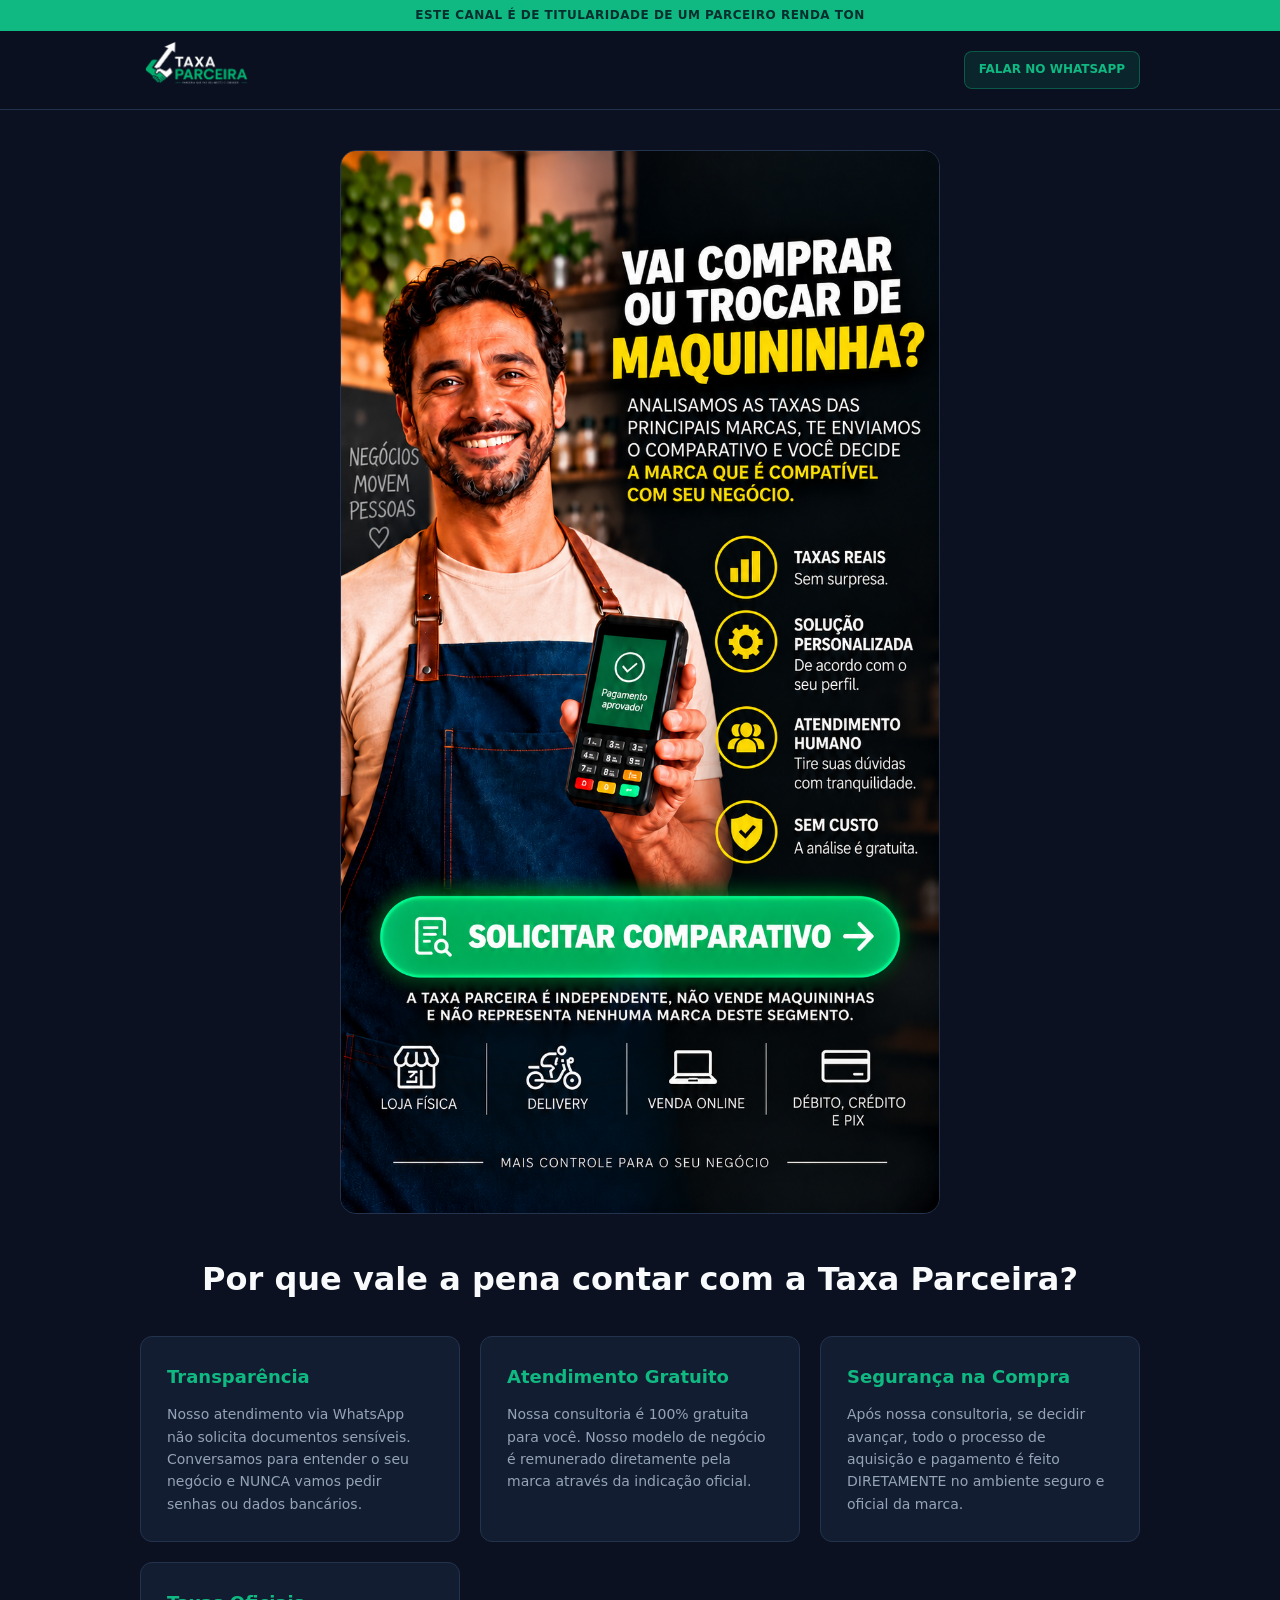
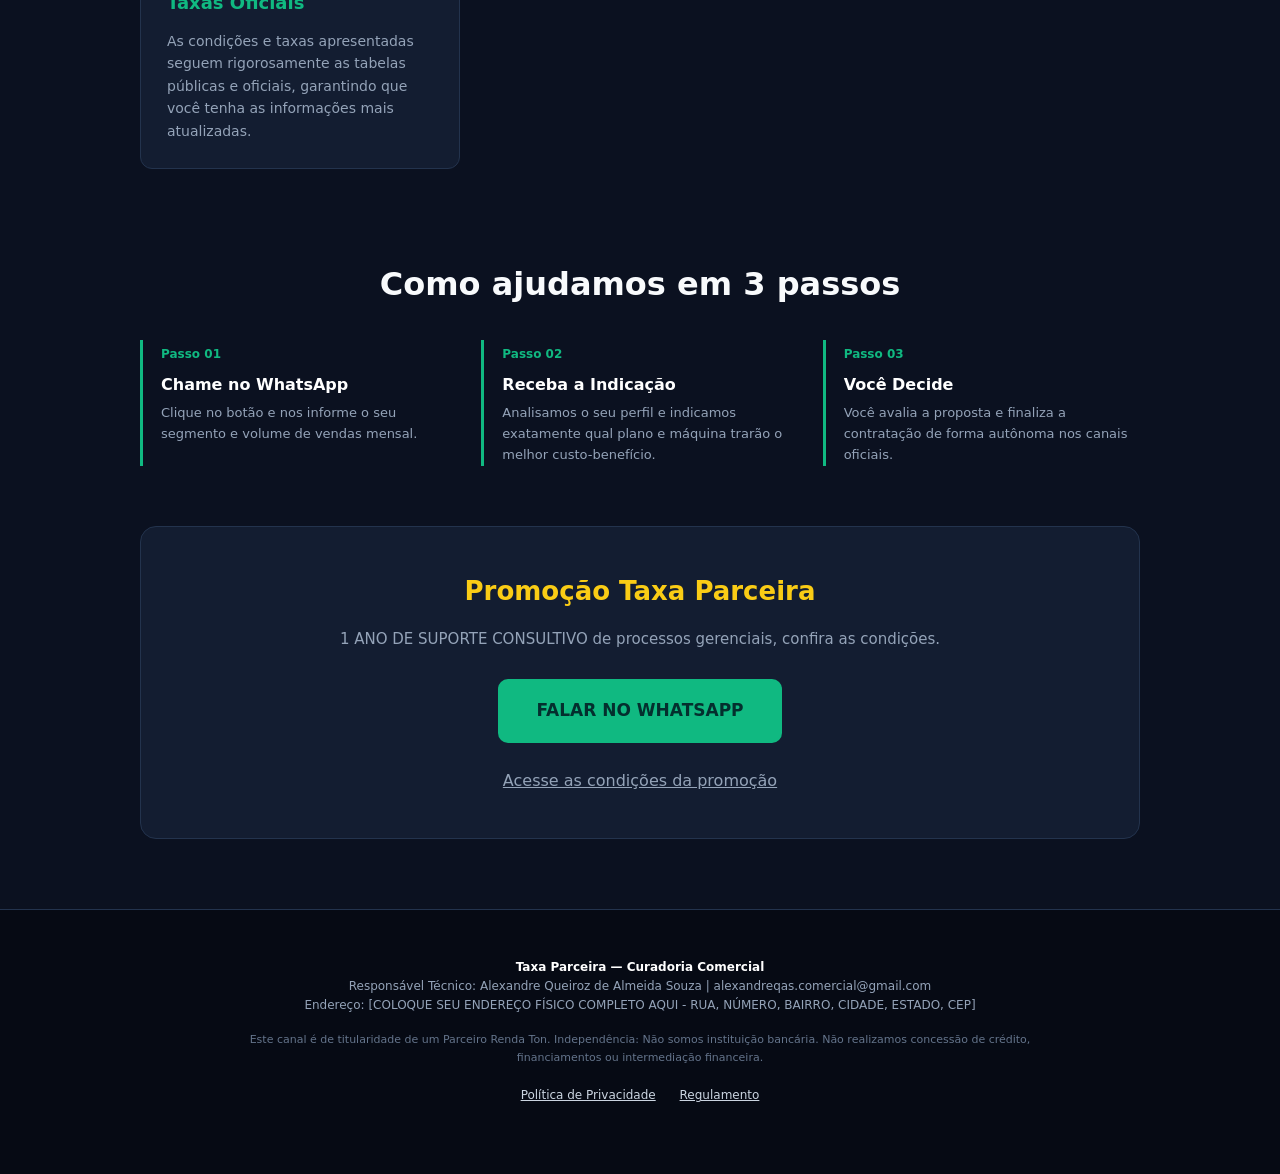
==== commit 4c1ab7e9: "Update index.html" ====
--- a/index.html
+++ b/index.html
@@ -4,30 +4,36 @@
     <meta charset="UTF-8">
     <meta name="viewport" content="width=device-width, initial-scale=1.0">
 
-    <title>Taxa Parceira — Comparativo Honesto de Maquininhas</title>
-    <meta name="description" content="Vai adquirir ou trocar de maquininha? Descubra qual a opção ideal para a sua empresa e pare de perder lucro.">
+    <title>Taxa Parceira — Consultoria Especializada em Maquininhas</title>
+    <meta name="description" content="Vai adquirir ou trocar de maquininha? Descubra qual o plano ideal para a sua empresa com nossa consultoria gratuita.">
 
     <style>
-        /* (MANTENHA TODO O CSS DO CÓDIGO ANTERIOR AQUI) */
         :root { --bg-main: #0b1120; --bg-card: #131d31; --primary: #10b981; --text-main: #f8fafc; --text-muted: #94a3b8; --border-color: #23334d; --font: system-ui, sans-serif; }
         * { box-sizing: border-box; margin: 0; padding: 0; }
         body { font-family: var(--font); background-color: var(--bg-main); color: var(--text-main); line-height: 1.6; }
         .container { max-width: 1040px; margin: 0 auto; padding: 0 20px; }
+        
+        /* BARRA DE PARCEIRO OBRIGATÓRIA (REGRA TON) */
+        .partner-bar { background-color: var(--primary); color: #042f2e; text-align: center; font-size: 12px; font-weight: 700; padding: 6px 20px; letter-spacing: 0.5px; }
+
         /* HEADER */
         .site-header { padding: 8px 0; border-bottom: 1px solid var(--border-color); background: rgba(11, 17, 32, 0.95); position: sticky; top: 0; z-index: 100; }
         .header-wrap { display: flex; align-items: center; justify-content: space-between; gap: 8px; }
         .logo img { height: 54px; }
         .btn-header { background: rgba(16, 185, 129, 0.12); color: var(--primary); border: 1px solid rgba(16, 185, 129, 0.35); padding: 8px 14px; border-radius: 8px; text-decoration: none; font-size: 12px; font-weight: 700; }
+        
         /* HERO */
         .hero-banner-link { display: block; max-width: 600px; margin: 40px auto 30px; border-radius: 16px; overflow: hidden; border: 1px solid var(--border-color); }
         .hero-banner-link img { width: 100%; height: auto; display: block; }
         .btn-main { display: inline-block; background: var(--primary); color: #042f2e; font-size: 17px; font-weight: 800; padding: 18px 38px; border-radius: 10px; text-decoration: none; }
+        
         /* CARDS */
         .section-title { text-align: center; font-size: clamp(24px, 3.5vw, 32px); margin-bottom: 30px; }
         .cards-grid { display: grid; grid-template-columns: repeat(auto-fit, minmax(280px, 1fr)); gap: 20px; margin-bottom: 60px; }
         .card { background: var(--bg-card); border: 1px solid var(--border-color); padding: 26px; border-radius: 12px; }
         .card h3 { color: var(--primary); margin-bottom: 12px; font-size: 18px; }
         .card p { color: var(--text-muted); font-size: 14px; }
+        
         /* PASSOS E CTA */
         .steps-box { padding: 20px 0 60px; }
         .steps-grid { display: grid; grid-template-columns: repeat(auto-fit, minmax(240px, 1fr)); gap: 24px; }
@@ -38,6 +44,7 @@
         .banner-cta { background: var(--bg-card); border: 1px solid var(--border-color); border-radius: 16px; padding: 44px 24px; text-align: center; margin-bottom: 70px; }
         .banner-cta h2 { color: #facc15; margin-bottom: 15px; font-size: clamp(22px, 3.5vw, 26px); }
         .banner-cta p { color: var(--text-muted); margin: 0 auto 28px; font-size: 15px; max-width: 680px; }
+        
         /* FOOTER */
         .site-footer { background-color: #060a14; border-top: 1px solid var(--border-color); color: var(--text-muted); padding: 48px 20px; font-size: 12px; text-align: center; }
         .footer-disclaimer { font-size: 11px; color: #64748b; max-width: 820px; margin: 16px auto; }
@@ -47,21 +54,24 @@
 </head>
 <body>
 
+    <!-- AVISO OBRIGATÓRIO DA TON -->
+    <div class="partner-bar">ESTE CANAL É DE TITULARIDADE DE UM PARCEIRO RENDA TON</div>
+
     <header class="site-header">
         <div class="container header-wrap">
             <a href="/" class="logo">
                 <img src="logonova.png" alt="Taxa Parceira">
             </a>
-            <!-- LINK DO WHATSAPP AQUI -->
-            <a href="https://wa.me/SEU_NUMERO_AQUI?text=Olá, gostaria de receber um comparativo de maquininhas." class="btn-header" target="_blank" rel="noopener">FALAR NO WHATSAPP</a>
+            <!-- LINK DO WHATSAPP ATUALIZADO -->
+            <a href="https://wa.me/5511979802519?text=Olá, gostaria de uma consultoria para encontrar a maquininha ideal para o meu negócio." class="btn-header" target="_blank" rel="noopener">FALAR NO WHATSAPP</a>
         </div>
     </header>
 
     <main class="container">
 
-        <!-- LINK DO WHATSAPP NA IMAGEM -->
-        <a href="https://wa.me/SEU_NUMERO_AQUI?text=Olá, gostaria de receber um comparativo de maquininhas." class="hero-banner-link" target="_blank" rel="noopener">
-            <img src="file_000000002d7481f5bcc6f81453ec5b54.png" alt="Analisamos as taxas, te enviamos o comparativo.">
+        <!-- LINK DO WHATSAPP ATUALIZADO NA IMAGEM -->
+        <a href="https://wa.me/5511979802519?text=Olá, gostaria de uma consultoria para encontrar a maquininha ideal para o meu negócio." class="hero-banner-link" target="_blank" rel="noopener">
+            <img src="file_000000002d7481f5bcc6f81453ec5b54.png" alt="Analisamos o seu perfil e indicamos o plano ideal.">
         </a>
 
         <section style="padding: 10px 0;">
@@ -72,16 +82,16 @@
                     <p>Nosso atendimento via WhatsApp não solicita documentos sensíveis. Conversamos para entender o seu negócio e NUNCA vamos pedir senhas ou dados bancários.</p>
                 </div>
                 <div class="card">
-                    <h3>Cobrança</h3>
-                    <p>O comparativo é gratuito. Nosso modelo pode ser remunerado pelas empresas listadas através de links de indicação, sem custo para você.</p>
+                    <h3>Atendimento Gratuito</h3>
+                    <p>Nossa consultoria é 100% gratuita para você. Nosso modelo de negócio é remunerado diretamente pela marca através da indicação oficial.</p>
                 </div>
                 <div class="card">
-                    <h3>Decisão</h3>
-                    <p>A decisão final é sua. Se escolher uma opção, o processo de aquisição é feito DIRETAMENTE no site oficial da marca escolhida.</p>
+                    <h3>Segurança na Compra</h3>
+                    <p>Após nossa consultoria, se decidir avançar, todo o processo de aquisição e pagamento é feito DIRETAMENTE no ambiente seguro e oficial da marca.</p>
                 </div>
                 <div class="card">
-                    <h3>Taxas</h3>
-                    <p>O comparativo utiliza dados públicos divulgados pelas próprias marcas em seus canais oficiais.</p>
+                    <h3>Taxas Oficiais</h3>
+                    <p>As condições e taxas apresentadas seguem rigorosamente as tabelas públicas e oficiais, garantindo que você tenha as informações mais atualizadas.</p>
                 </div>
             </div>
         </section>
@@ -92,17 +102,17 @@
                 <div class="step">
                     <span class="step-num">Passo 01</span>
                     <h4>Chame no WhatsApp</h4>
-                    <p>Clique no botão e nos informe o seu segmento e volume de vendas.</p>
+                    <p>Clique no botão e nos informe o seu segmento e volume de vendas mensal.</p>
                 </div>
                 <div class="step">
                     <span class="step-num">Passo 02</span>
-                    <h4>Receba o Comparativo</h4>
-                    <p>Cruzamos seus dados com as taxas públicas e enviamos as melhores opções.</p>
+                    <h4>Receba a Indicação</h4>
+                    <p>Analisamos o seu perfil e indicamos exatamente qual plano e máquina trarão o melhor custo-benefício.</p>
                 </div>
                 <div class="step">
                     <span class="step-num">Passo 03</span>
                     <h4>Você Decide</h4>
-                    <p>Você escolhe e contrata diretamente com a marca nos canais oficiais dela.</p>
+                    <p>Você avalia a proposta e finaliza a contratação de forma autônoma nos canais oficiais.</p>
                 </div>
             </div>
         </section>
@@ -110,8 +120,8 @@
         <section class="banner-cta">
             <h2>Promoção Taxa Parceira</h2>
             <p>1 ANO DE SUPORTE CONSULTIVO de processos gerenciais, confira as condições.</p>
-            <!-- LINK DO WHATSAPP AQUI -->
-            <a href="https://wa.me/SEU_NUMERO_AQUI?text=Olá, gostaria de receber um comparativo de maquininhas." class="btn-main" target="_blank" rel="noopener">FALAR NO WHATSAPP</a>
+            <!-- LINK DO WHATSAPP ATUALIZADO -->
+            <a href="https://wa.me/5511979802519?text=Olá, gostaria de uma consultoria para encontrar a maquininha ideal para o meu negócio." class="btn-main" target="_blank" rel="noopener">FALAR NO WHATSAPP</a>
             <br><br>
             <a href="promocao.html" style="color:var(--text-muted);">Acesse as condições da promoção</a>
         </section>
@@ -122,7 +132,11 @@
         <div class="container">
             <p style="color:#fff;font-weight:700;">Taxa Parceira — Curadoria Comercial</p>
             <p>Responsável Técnico: Alexandre Queiroz de Almeida Souza | alexandreqas.comercial@gmail.com</p>
-            <p class="footer-disclaimer">Independência: Não somos instituição bancária. Não realizamos concessão de crédito, financiamentos ou intermediação financeira.</p>
+            <!-- PREENCHA SEU ENDEREÇO AQUI (EXIGÊNCIA GOOGLE) -->
+            <p>Endereço: [COLOQUE SEU ENDEREÇO FÍSICO COMPLETO AQUI - RUA, NÚMERO, BAIRRO, CIDADE, ESTADO, CEP]</p>
+            
+            <p class="footer-disclaimer">Este canal é de titularidade de um Parceiro Renda Ton. Independência: Não somos instituição bancária. Não realizamos concessão de crédito, financiamentos ou intermediação financeira.</p>
+            
             <div class="footer-links">
                 <a href="privacidade.html">Política de Privacidade</a>
                 <a href="promocao.html">Regulamento</a>
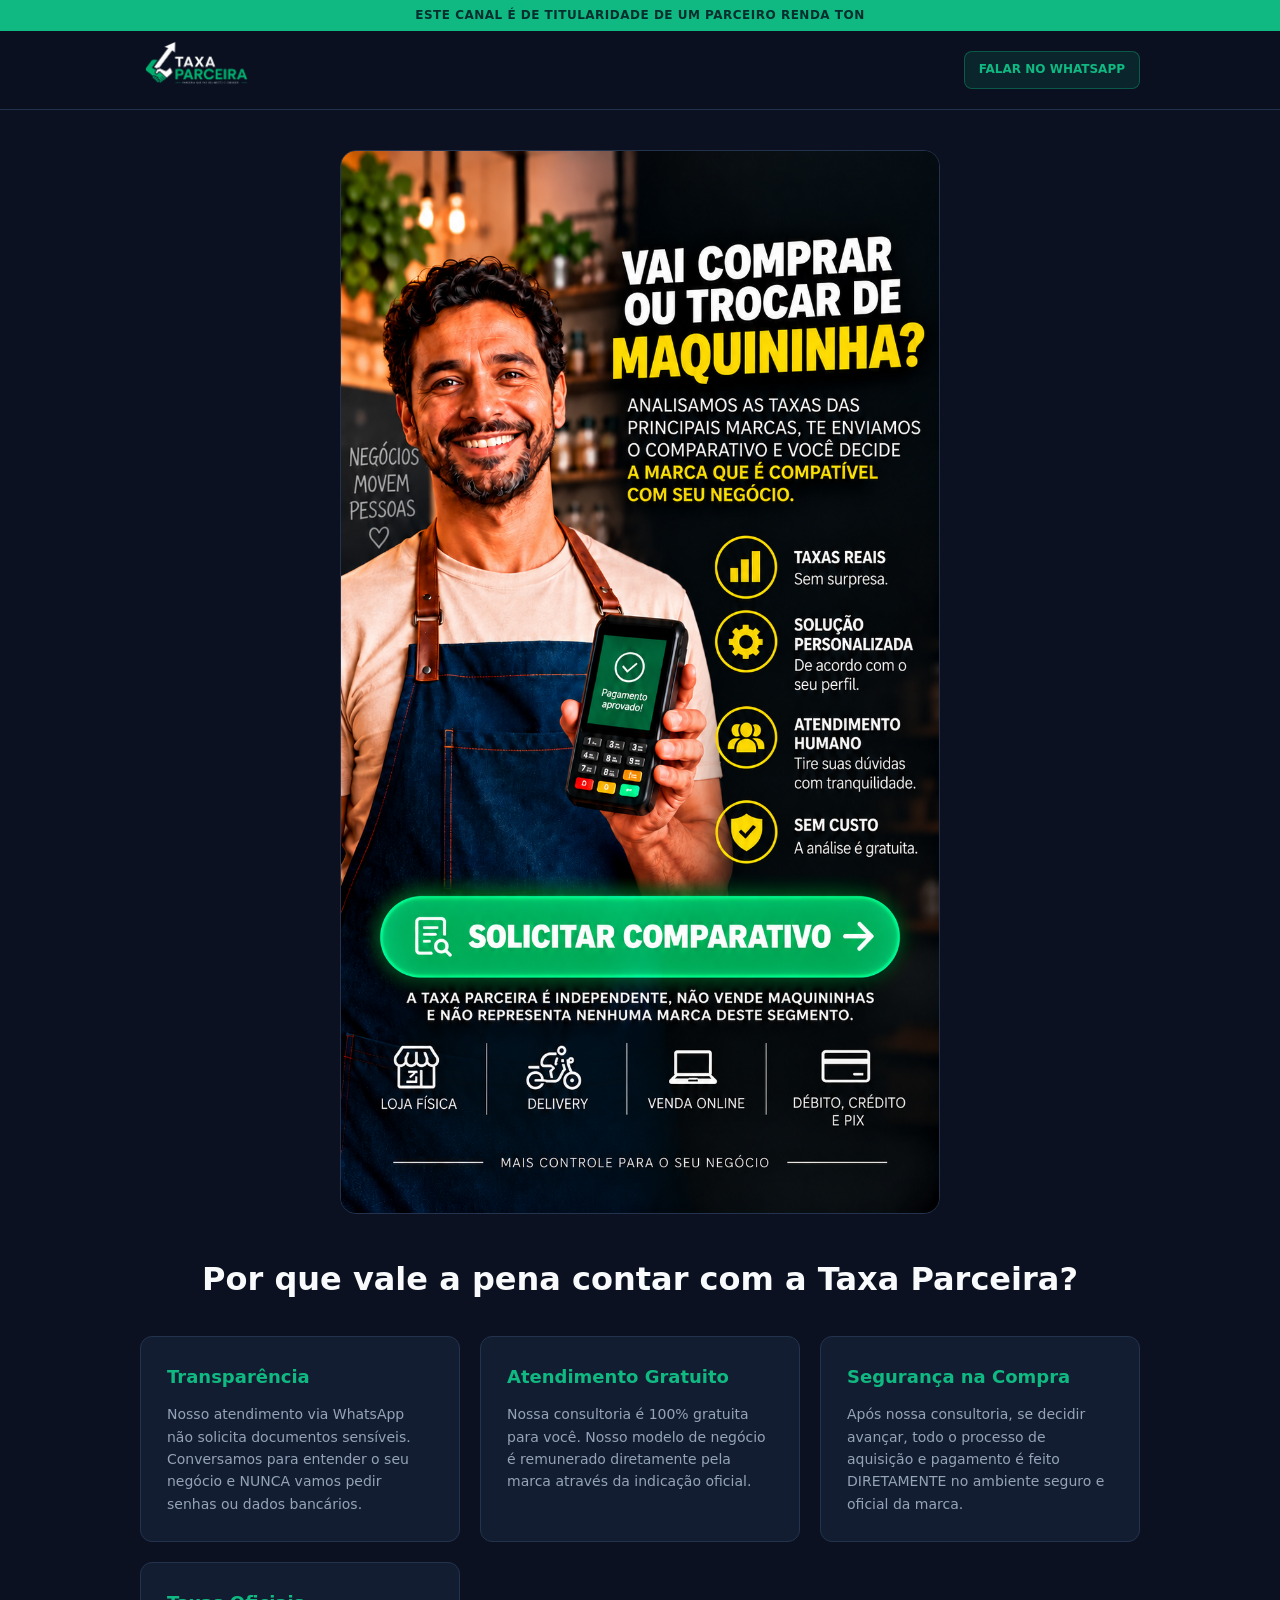
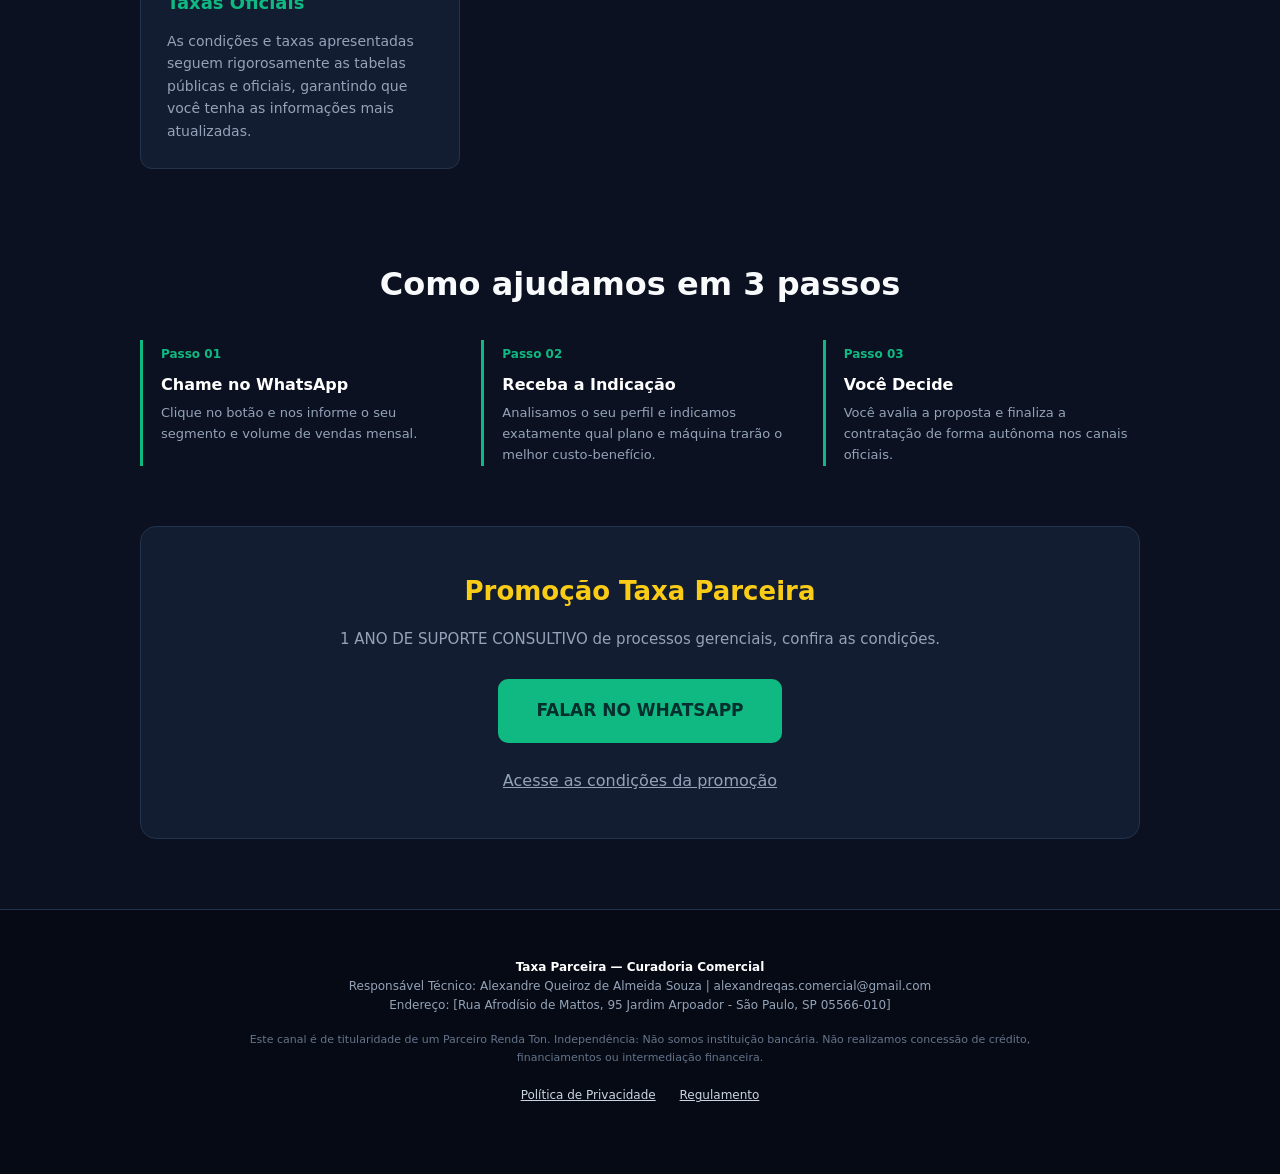
==== commit 5eb3d8b6: "Update index.html" ====
--- a/index.html
+++ b/index.html
@@ -133,7 +133,7 @@
             <p style="color:#fff;font-weight:700;">Taxa Parceira — Curadoria Comercial</p>
             <p>Responsável Técnico: Alexandre Queiroz de Almeida Souza | alexandreqas.comercial@gmail.com</p>
             <!-- PREENCHA SEU ENDEREÇO AQUI (EXIGÊNCIA GOOGLE) -->
-            <p>Endereço: [COLOQUE SEU ENDEREÇO FÍSICO COMPLETO AQUI - RUA, NÚMERO, BAIRRO, CIDADE, ESTADO, CEP]</p>
+            <p>Endereço: [Rua Afrodísio de Mattos, 95 Jardim Arpoador - São Paulo, SP 05566-010]</p>
             
             <p class="footer-disclaimer">Este canal é de titularidade de um Parceiro Renda Ton. Independência: Não somos instituição bancária. Não realizamos concessão de crédito, financiamentos ou intermediação financeira.</p>
             
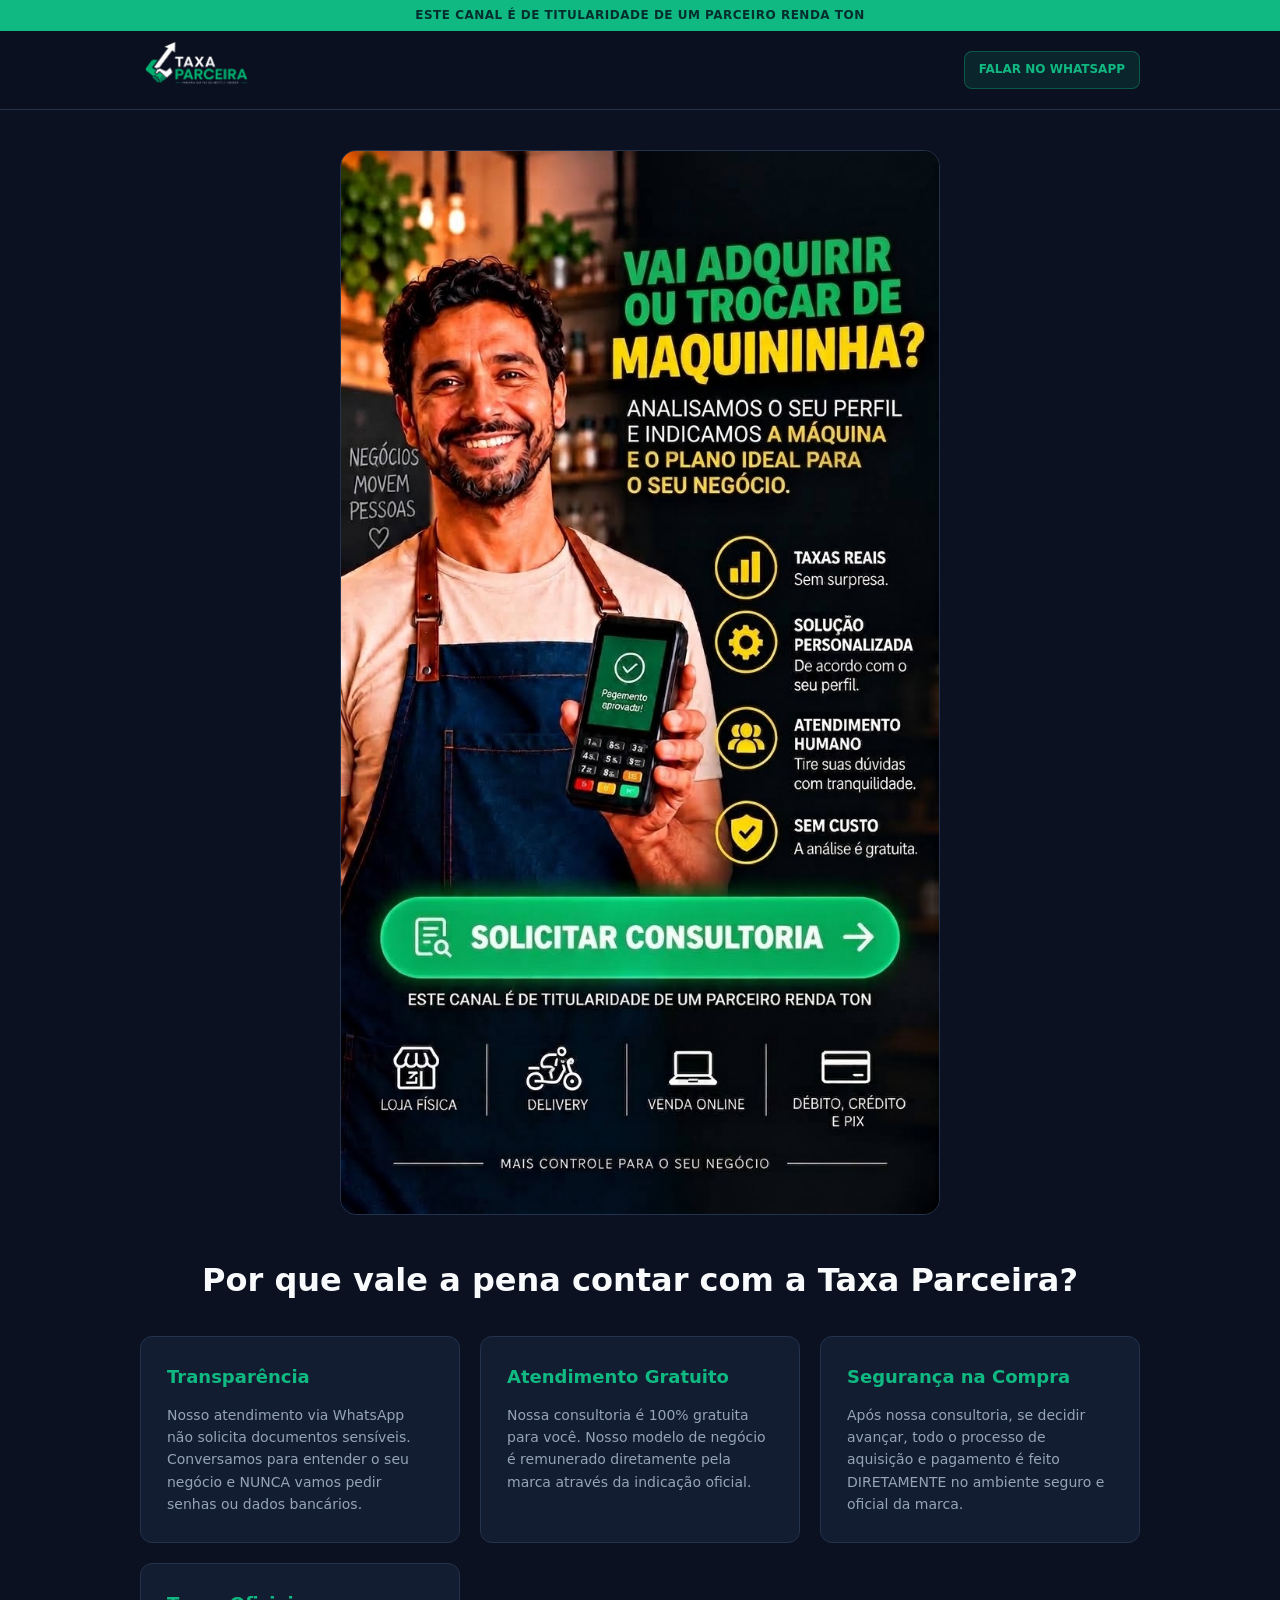
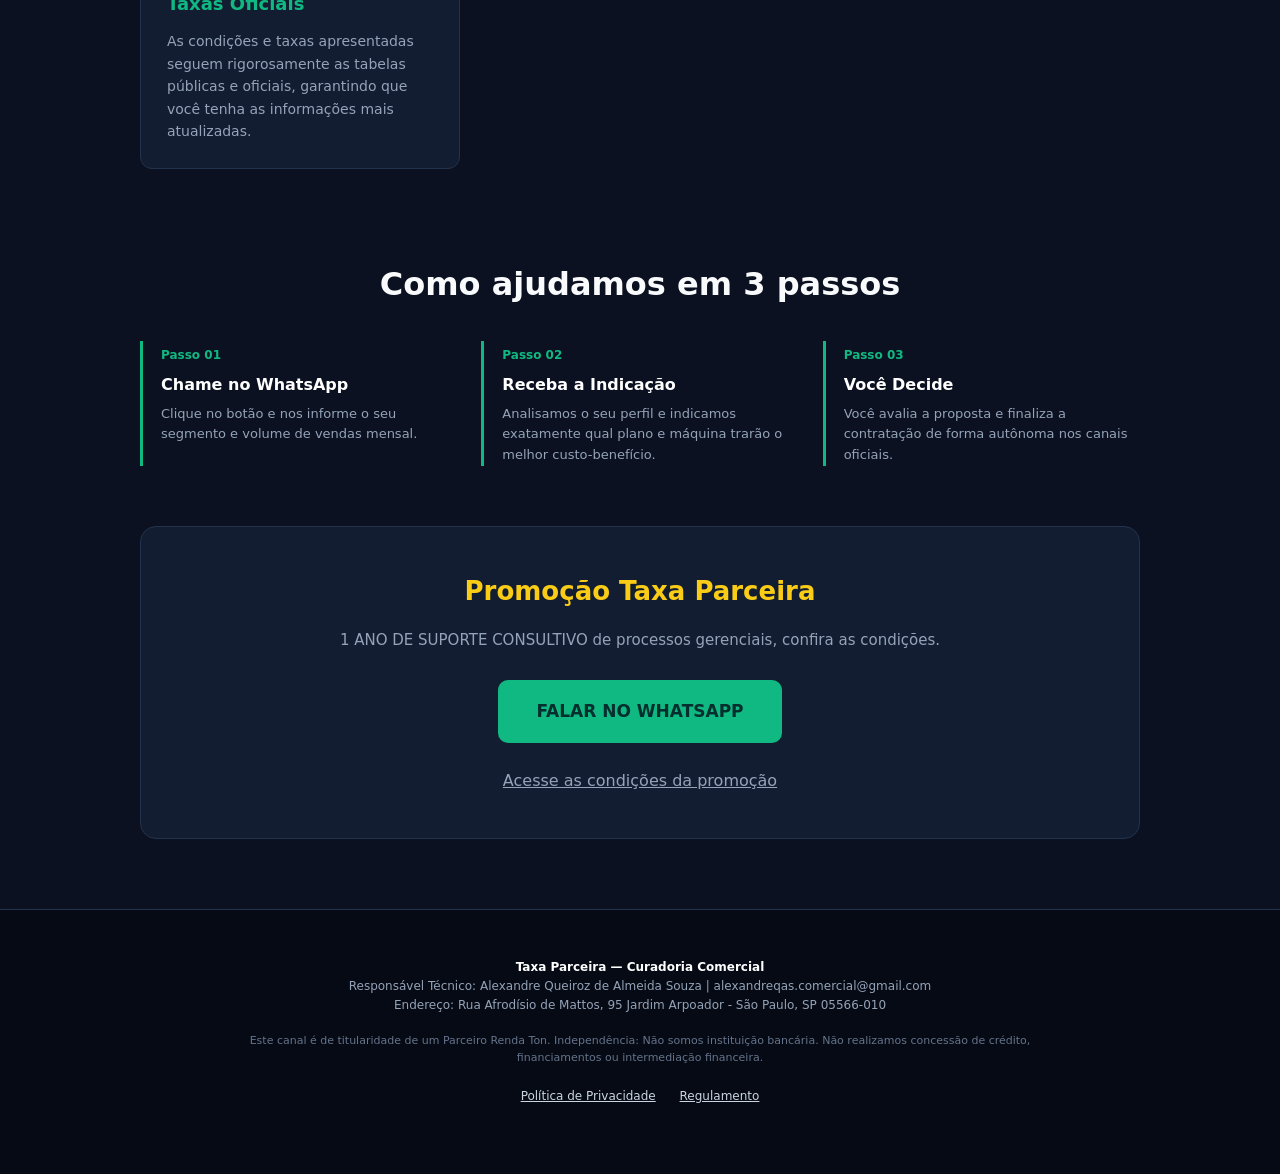
==== commit 51df71dc: "Update index.html" ====
--- a/index.html
+++ b/index.html
@@ -133,7 +133,7 @@
             <p style="color:#fff;font-weight:700;">Taxa Parceira — Curadoria Comercial</p>
             <p>Responsável Técnico: Alexandre Queiroz de Almeida Souza | alexandreqas.comercial@gmail.com</p>
             <!-- PREENCHA SEU ENDEREÇO AQUI (EXIGÊNCIA GOOGLE) -->
-            <p>Endereço: [Rua Afrodísio de Mattos, 95 Jardim Arpoador - São Paulo, SP 05566-010]</p>
+            <p>Endereço: Rua Afrodísio de Mattos, 95 Jardim Arpoador - São Paulo, SP 05566-010</p>
             
             <p class="footer-disclaimer">Este canal é de titularidade de um Parceiro Renda Ton. Independência: Não somos instituição bancária. Não realizamos concessão de crédito, financiamentos ou intermediação financeira.</p>
             
